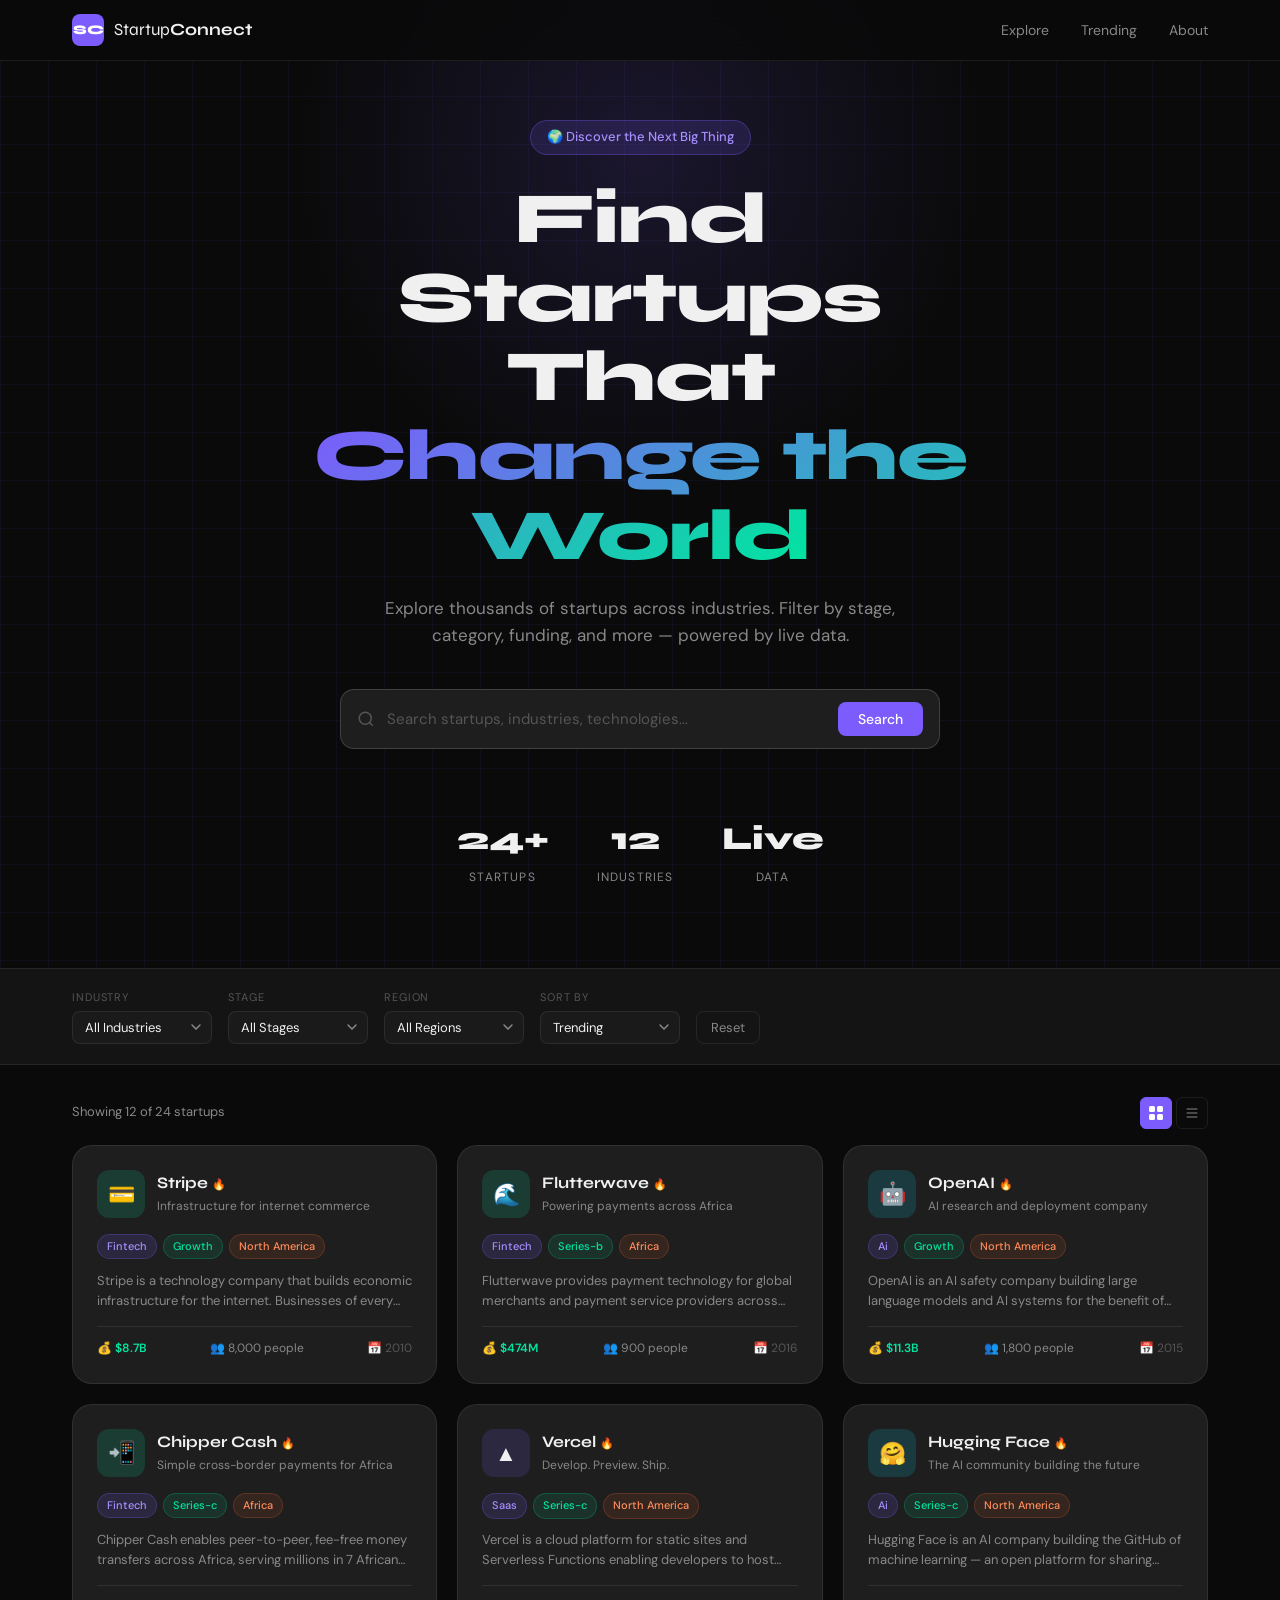
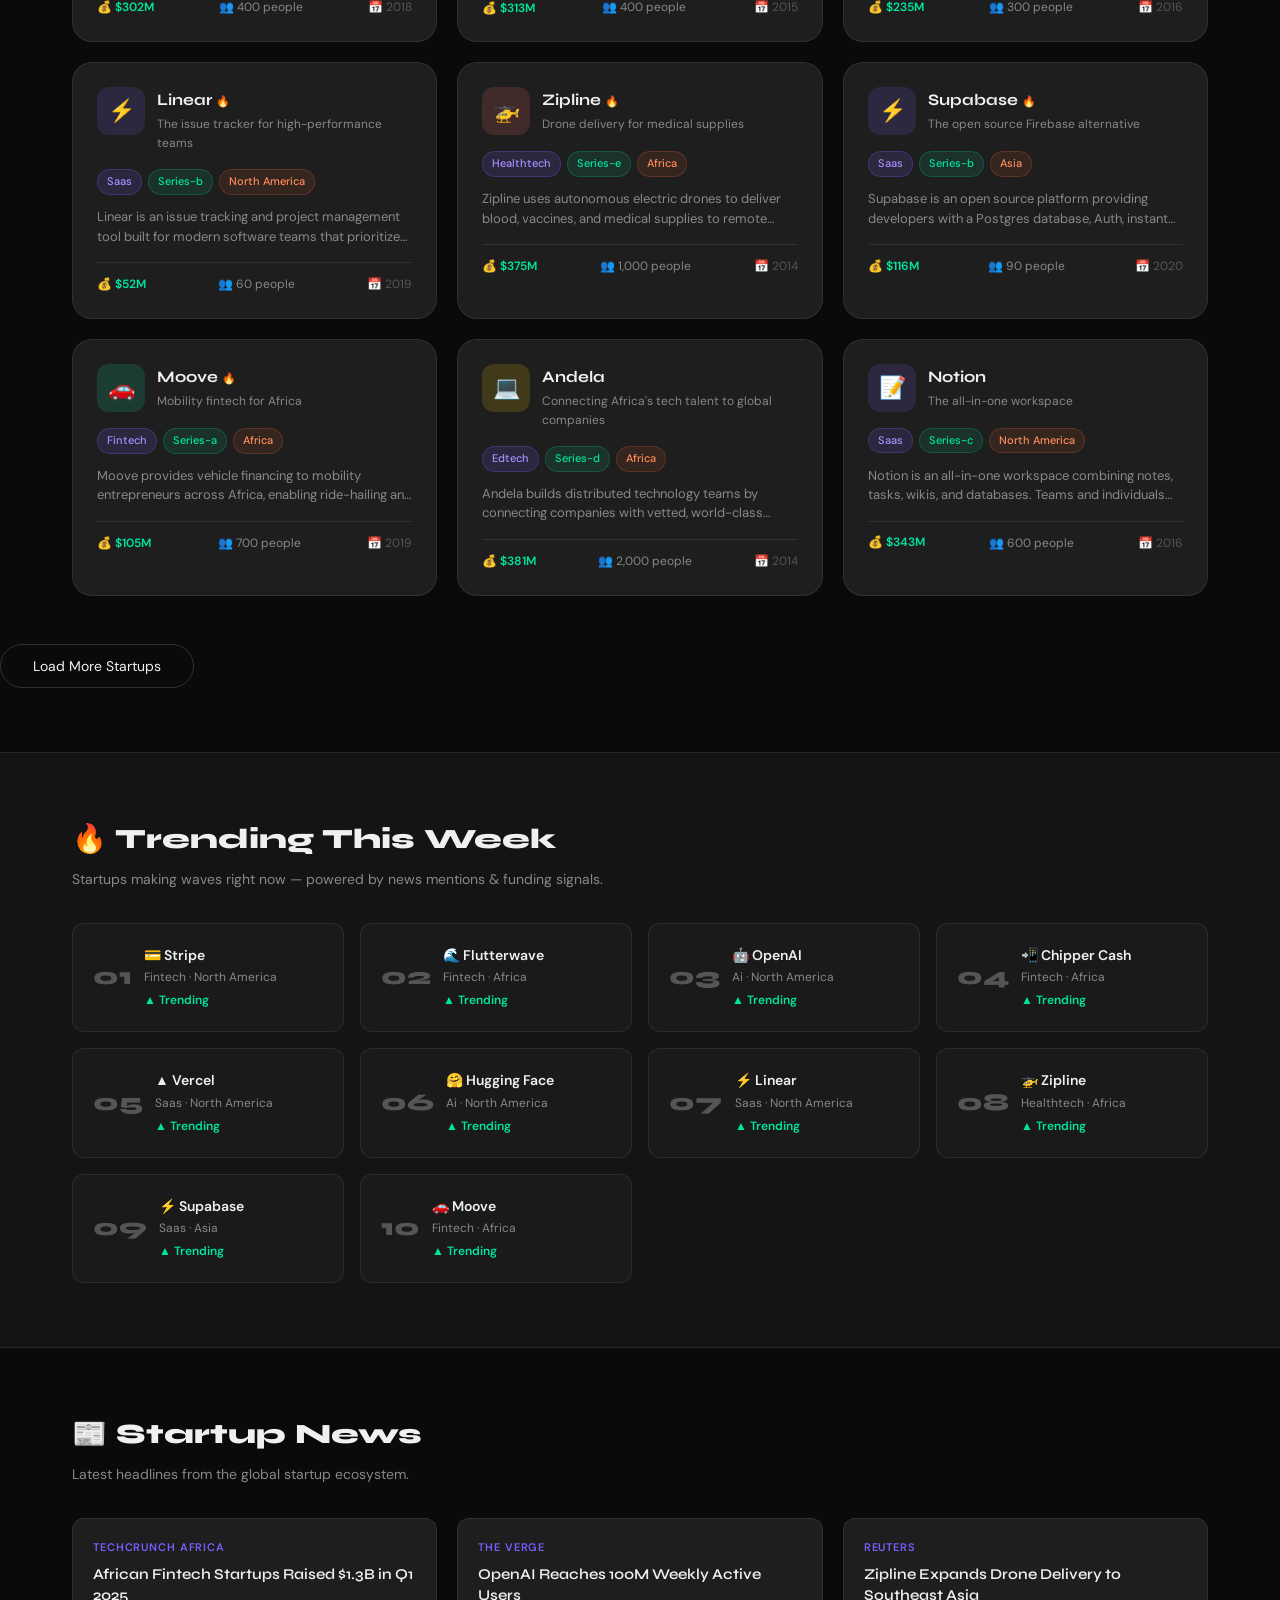
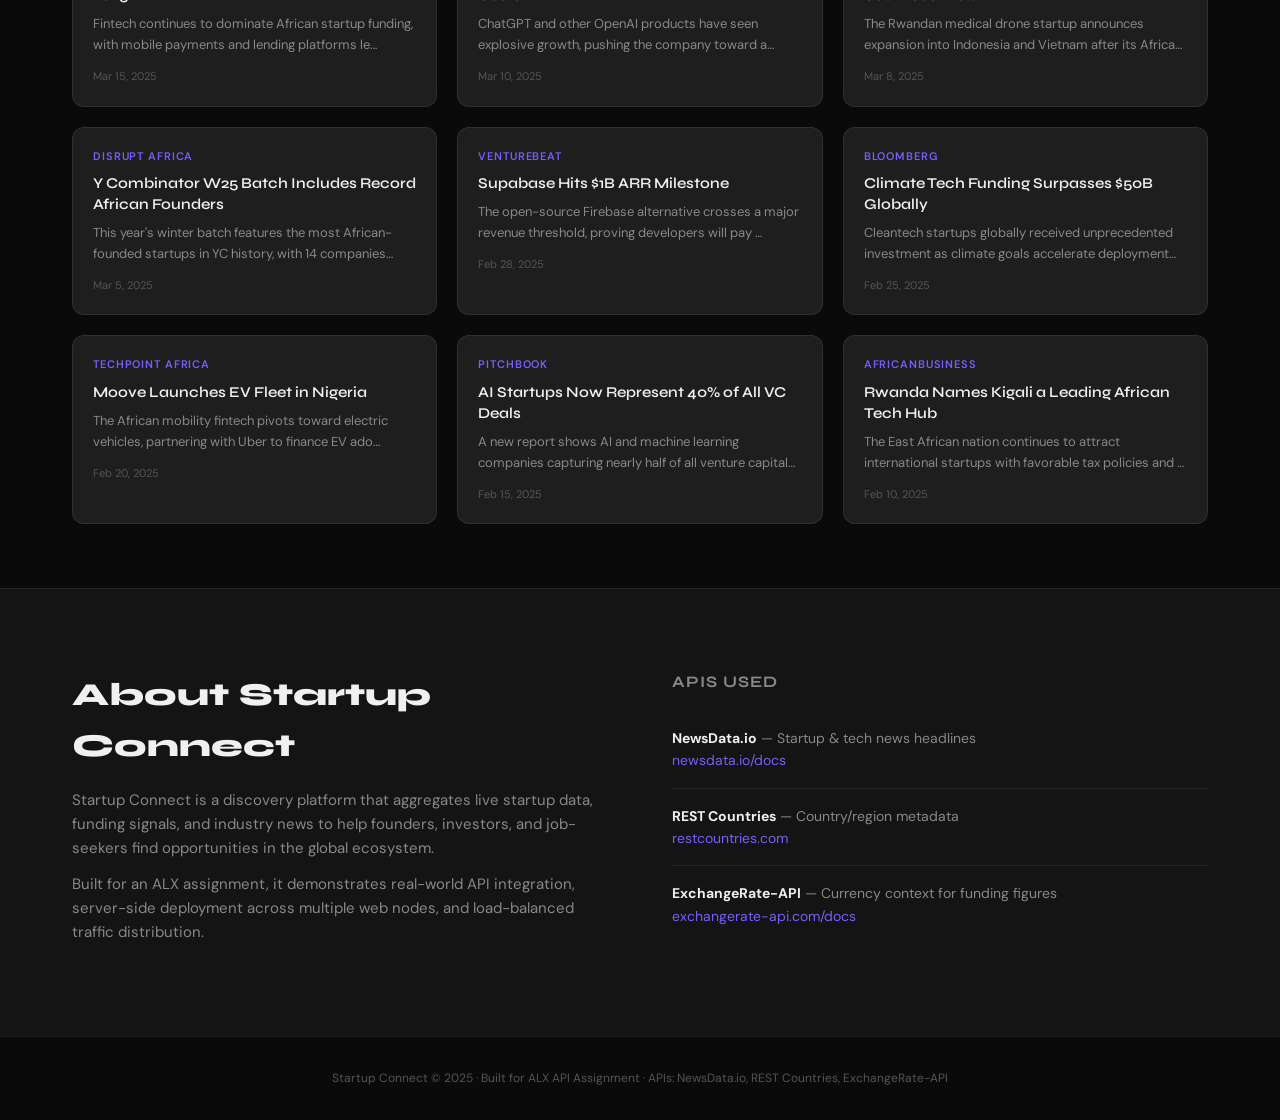
==== frontend/index.html @ 7cd3bdf8 "Configure Nginx app and load balancer with routing, caching, and add deployment script to automate s" ====
<!DOCTYPE html>
<html lang="en">
<head>
  <meta charset="UTF-8" />
  <meta name="viewport" content="width=device-width, initial-scale=1.0"/>
  <title>Startup Connect — Discover & Explore Startups</title>
  <link rel="stylesheet" href="style.css" />
  <link href="https://fonts.googleapis.com/css2?family=Syne:wght@400;600;700;800&family=DM+Sans:ital,wght@0,300;0,400;0,500;1,300&display=swap" rel="stylesheet"/>
</head>
<body>

  <!-- NAV -->
  <nav class="nav">
    <div class="nav-inner">
      <a class="logo" href="#">
        <span class="logo-mark">SC</span>
        <span>Startup<strong>Connect</strong></span>
      </a>
      <div class="nav-links">
        <a href="#explore">Explore</a>
        <a href="#trending">Trending</a>
        <a href="#about">About</a>
      </div>
    </div>
  </nav>

  <!-- HERO -->
  <header class="hero" id="hero">
    <div class="hero-bg-grid"></div>
    <div class="hero-content">
      <div class="hero-badge">🌍 Discover the Next Big Thing</div>
      <h1>Find Startups That<br/><em>Change the World</em></h1>
      <p class="hero-sub">Explore thousands of startups across industries. Filter by stage, category, funding, and more — powered by live data.</p>
      <div class="search-bar" id="main-search">
        <svg width="18" height="18" fill="none" stroke="currentColor" stroke-width="2" viewBox="0 0 24 24"><circle cx="11" cy="11" r="8"/><path d="M21 21l-4.35-4.35"/></svg>
        <input type="text" id="search-input" placeholder="Search startups, industries, technologies..." autocomplete="off"/>
        <button id="search-btn">Search</button>
      </div>
    </div>
    <div class="hero-stats">
      <div class="stat"><span class="stat-num" id="stat-total">—</span><span>Startups</span></div>
      <div class="stat"><span class="stat-num">12</span><span>Industries</span></div>
      <div class="stat"><span class="stat-num">Live</span><span>Data</span></div>
    </div>
  </header>

  <!-- FILTERS -->
  <section class="filters-section" id="explore">
    <div class="container">
      <div class="filters-bar">
        <div class="filter-group">
          <label>Industry</label>
          <select id="filter-industry">
            <option value="">All Industries</option>
            <option value="fintech">Fintech</option>
            <option value="healthtech">Healthtech</option>
            <option value="edtech">EdTech</option>
            <option value="saas">SaaS</option>
            <option value="ai">AI / ML</option>
            <option value="ecommerce">E-Commerce</option>
            <option value="cleantech">Cleantech</option>
            <option value="logistics">Logistics</option>
          </select>
        </div>
        <div class="filter-group">
          <label>Stage</label>
          <select id="filter-stage">
            <option value="">All Stages</option>
            <option value="idea">Idea</option>
            <option value="pre-seed">Pre-Seed</option>
            <option value="seed">Seed</option>
            <option value="series-a">Series A</option>
            <option value="series-b">Series B</option>
            <option value="growth">Growth</option>
          </select>
        </div>
        <div class="filter-group">
          <label>Region</label>
          <select id="filter-region">
            <option value="">All Regions</option>
            <option value="africa">Africa</option>
            <option value="north-america">North America</option>
            <option value="europe">Europe</option>
            <option value="asia">Asia</option>
            <option value="latam">Latin America</option>
          </select>
        </div>
        <div class="filter-group">
          <label>Sort By</label>
          <select id="filter-sort">
            <option value="trending">Trending</option>
            <option value="newest">Newest</option>
            <option value="funding">Most Funded</option>
            <option value="employees">Team Size</option>
            <option value="name">Name A–Z</option>
          </select>
        </div>
        <button class="reset-btn" id="reset-filters">Reset</button>
      </div>
    </div>
  </section>

  <!-- RESULTS COUNT -->
  <div class="container results-meta">
    <span id="results-count">Loading startups...</span>
    <div class="view-toggle">
      <button class="view-btn active" id="grid-view-btn" title="Grid view">
        <svg width="16" height="16" fill="currentColor" viewBox="0 0 16 16"><path d="M1 2.5A1.5 1.5 0 012.5 1h3A1.5 1.5 0 017 2.5v3A1.5 1.5 0 015.5 7h-3A1.5 1.5 0 011 5.5v-3zm8 0A1.5 1.5 0 0110.5 1h3A1.5 1.5 0 0115 2.5v3A1.5 1.5 0 0113.5 7h-3A1.5 1.5 0 019 5.5v-3zm-8 8A1.5 1.5 0 012.5 9h3A1.5 1.5 0 017 10.5v3A1.5 1.5 0 015.5 15h-3A1.5 1.5 0 011 13.5v-3zm8 0A1.5 1.5 0 0110.5 9h3a1.5 1.5 0 011.5 1.5v3a1.5 1.5 0 01-1.5 1.5h-3A1.5 1.5 0 019 13.5v-3z"/></svg>
      </button>
      <button class="view-btn" id="list-view-btn" title="List view">
        <svg width="16" height="16" fill="currentColor" viewBox="0 0 16 16"><path fill-rule="evenodd" d="M2.5 12a.5.5 0 01.5-.5h10a.5.5 0 010 1H3a.5.5 0 01-.5-.5zm0-4a.5.5 0 01.5-.5h10a.5.5 0 010 1H3a.5.5 0 01-.5-.5zm0-4a.5.5 0 01.5-.5h10a.5.5 0 010 1H3a.5.5 0 01-.5-.5z"/></svg>
      </button>
    </div>
  </div>

  <!-- STARTUP GRID -->
  <main class="container" id="startup-grid">
    <!-- cards injected by JS -->
  </main>

  <!-- LOAD MORE -->
  <div class="load-more-wrap">
    <button class="load-more-btn" id="load-more-btn">Load More Startups</button>
  </div>

  <!-- TRENDING SECTION -->
  <section class="trending-section" id="trending">
    <div class="container">
      <div class="section-header">
        <h2>🔥 Trending This Week</h2>
        <p>Startups making waves right now — powered by news mentions & funding signals.</p>
      </div>
      <div class="trending-grid" id="trending-grid">
        <!-- injected by JS -->
      </div>
    </div>
  </section>

  <!-- NEWS SECTION -->
  <section class="news-section" id="news-section">
    <div class="container">
      <div class="section-header">
        <h2>📰 Startup News</h2>
        <p>Latest headlines from the global startup ecosystem.</p>
      </div>
      <div class="news-grid" id="news-grid">
        <div class="loading-msg">Fetching latest news...</div>
      </div>
    </div>
  </section>

  <!-- ABOUT -->
  <section class="about-section" id="about">
    <div class="container about-inner">
      <div>
        <h2>About Startup Connect</h2>
        <p>Startup Connect is a discovery platform that aggregates live startup data, funding signals, and industry news to help founders, investors, and job-seekers find opportunities in the global ecosystem.</p>
        <p>Built for an ALX assignment, it demonstrates real-world API integration, server-side deployment across multiple web nodes, and load-balanced traffic distribution.</p>
      </div>
      <div class="about-apis">
        <h3>APIs Used</h3>
        <ul>
          <li>
            <strong>NewsData.io</strong> — Startup & tech news headlines<br/>
            <a href="https://newsdata.io/docs" target="_blank">newsdata.io/docs</a>
          </li>
          <li>
            <strong>REST Countries</strong> — Country/region metadata<br/>
            <a href="https://restcountries.com" target="_blank">restcountries.com</a>
          </li>
          <li>
            <strong>ExchangeRate-API</strong> — Currency context for funding figures<br/>
            <a href="https://www.exchangerate-api.com/docs" target="_blank">exchangerate-api.com/docs</a>
          </li>
        </ul>
      </div>
    </div>
  </section>

  <!-- MODAL -->
  <div class="modal-backdrop" id="modal-backdrop">
    <div class="modal" id="startup-modal">
      <button class="modal-close" id="modal-close">✕</button>
      <div class="modal-body" id="modal-body"></div>
    </div>
  </div>

  <!-- TOAST -->
  <div class="toast" id="toast"></div>

  <footer class="footer">
    <div class="container">
      <p>Startup Connect &copy; 2025 · Built for ALX API Assignment · APIs: NewsData.io, REST Countries, ExchangeRate-API</p>
    </div>
  </footer>

  <script src="app.js"></script>
</body>
</html>
---- frontend/style.css ----
/* ========================================
   STARTUP CONNECT — STYLESHEET
   Aesthetic: Bold editorial / modern VC
   Fonts: Syne (display) + DM Sans (body)
   ======================================== */

   *, *::before, *::after { box-sizing: border-box; margin: 0; padding: 0; }

   :root {
     --black: #0a0a0a;
     --off-black: #141414;
     --dark: #1a1a1a;
     --card-bg: #1e1e1e;
     --border: rgba(255,255,255,0.08);
     --border-strong: rgba(255,255,255,0.15);
     --accent: #7c5cfc;
     --accent-2: #00e5a0;
     --accent-warm: #ff6b35;
     --text: #f0f0f0;
     --text-muted: #888;
     --text-dim: #555;
     --radius: 12px;
     --radius-lg: 20px;
     --shadow: 0 4px 24px rgba(0,0,0,0.4);
     --font-display: 'Syne', sans-serif;
     --font-body: 'DM Sans', sans-serif;
     --transition: 0.2s ease;
   }
   
   html { scroll-behavior: smooth; }
   
   body {
     background: var(--black);
     color: var(--text);
     font-family: var(--font-body);
     font-size: 15px;
     line-height: 1.6;
     overflow-x: hidden;
   }
   
   /* ---- NAV ---- */
   .nav {
     position: fixed;
     top: 0; left: 0; right: 0;
     z-index: 100;
     background: rgba(10,10,10,0.85);
     backdrop-filter: blur(12px);
     border-bottom: 1px solid var(--border);
   }
   .nav-inner {
     max-width: 1200px;
     margin: 0 auto;
     padding: 0 2rem;
     height: 60px;
     display: flex;
     align-items: center;
     justify-content: space-between;
   }
   .logo {
     display: flex;
     align-items: center;
     gap: 10px;
     text-decoration: none;
     color: var(--text);
     font-family: var(--font-display);
     font-size: 17px;
   }
   .logo-mark {
     width: 32px; height: 32px;
     background: var(--accent);
     color: #fff;
     border-radius: 8px;
     display: flex; align-items: center; justify-content: center;
     font-weight: 800;
     font-size: 13px;
   }
   .nav-links { display: flex; gap: 2rem; }
   .nav-links a {
     color: var(--text-muted);
     text-decoration: none;
     font-size: 14px;
     transition: color var(--transition);
   }
   .nav-links a:hover { color: var(--text); }
   
   /* ---- HERO ---- */
   .hero {
     min-height: 100vh;
     display: flex;
     flex-direction: column;
     align-items: center;
     justify-content: center;
     text-align: center;
     padding: 120px 2rem 80px;
     position: relative;
     overflow: hidden;
   }
   .hero-bg-grid {
     position: absolute;
     inset: 0;
     background-image:
       linear-gradient(rgba(124,92,252,0.06) 1px, transparent 1px),
       linear-gradient(90deg, rgba(124,92,252,0.06) 1px, transparent 1px);
     background-size: 48px 48px;
     pointer-events: none;
   }
   .hero::before {
     content: '';
     position: absolute;
     top: -200px; left: 50%;
     transform: translateX(-50%);
     width: 700px; height: 700px;
     background: radial-gradient(circle, rgba(124,92,252,0.15) 0%, transparent 70%);
     pointer-events: none;
   }
   .hero-content { position: relative; max-width: 720px; }
   .hero-badge {
     display: inline-block;
     background: rgba(124,92,252,0.15);
     border: 1px solid rgba(124,92,252,0.3);
     color: #a88fff;
     padding: 6px 16px;
     border-radius: 100px;
     font-size: 13px;
     font-weight: 500;
     margin-bottom: 1.5rem;
     animation: fadeUp 0.6s ease forwards;
   }
   .hero h1 {
     font-family: var(--font-display);
     font-size: clamp(2.5rem, 6vw, 4.5rem);
     font-weight: 800;
     line-height: 1.1;
     letter-spacing: -0.02em;
     margin-bottom: 1.25rem;
     animation: fadeUp 0.7s ease 0.1s both;
   }
   .hero h1 em {
     font-style: normal;
     background: linear-gradient(135deg, var(--accent) 0%, var(--accent-2) 100%);
     -webkit-background-clip: text;
     -webkit-text-fill-color: transparent;
     background-clip: text;
   }
   .hero-sub {
     font-size: 17px;
     color: var(--text-muted);
     max-width: 520px;
     margin: 0 auto 2.5rem;
     animation: fadeUp 0.7s ease 0.2s both;
   }
   
   /* ---- SEARCH BAR ---- */
   .search-bar {
     display: flex;
     align-items: center;
     gap: 12px;
     background: var(--card-bg);
     border: 1px solid var(--border-strong);
     border-radius: 14px;
     padding: 12px 16px;
     max-width: 600px;
     margin: 0 auto;
     animation: fadeUp 0.7s ease 0.3s both;
     transition: border-color var(--transition), box-shadow var(--transition);
   }
   .search-bar:focus-within {
     border-color: var(--accent);
     box-shadow: 0 0 0 3px rgba(124,92,252,0.15);
   }
   .search-bar svg { color: var(--text-dim); flex-shrink: 0; }
   .search-bar input {
     flex: 1;
     background: none;
     border: none;
     outline: none;
     color: var(--text);
     font-family: var(--font-body);
     font-size: 15px;
   }
   .search-bar input::placeholder { color: var(--text-dim); }
   .search-bar button {
     background: var(--accent);
     color: #fff;
     border: none;
     border-radius: 8px;
     padding: 8px 20px;
     font-family: var(--font-body);
     font-size: 14px;
     font-weight: 500;
     cursor: pointer;
     transition: opacity var(--transition), transform var(--transition);
   }
   .search-bar button:hover { opacity: 0.85; transform: translateY(-1px); }
   
   /* ---- HERO STATS ---- */
   .hero-stats {
     position: relative;
     display: flex;
     gap: 3rem;
     margin-top: 4rem;
     animation: fadeUp 0.7s ease 0.4s both;
   }
   .stat { text-align: center; }
   .stat-num {
     display: block;
     font-family: var(--font-display);
     font-size: 2rem;
     font-weight: 800;
     color: var(--text);
   }
   .stat span:last-child { font-size: 12px; color: var(--text-muted); text-transform: uppercase; letter-spacing: 0.1em; }
   
   /* ---- CONTAINER ---- */
   .container {
     max-width: 1200px;
     margin: 0 auto;
     padding: 0 2rem;
   }
   
   /* ---- FILTERS ---- */
   .filters-section {
     background: var(--off-black);
     border-top: 1px solid var(--border);
     border-bottom: 1px solid var(--border);
     padding: 1.25rem 0;
     position: sticky;
     top: 60px;
     z-index: 50;
   }
   .filters-bar {
     display: flex;
     gap: 1rem;
     align-items: flex-end;
     flex-wrap: wrap;
   }
   .filter-group { display: flex; flex-direction: column; gap: 4px; }
   .filter-group label { font-size: 11px; color: var(--text-dim); text-transform: uppercase; letter-spacing: 0.08em; }
   .filter-group select {
     background: var(--dark);
     color: var(--text);
     border: 1px solid var(--border);
     border-radius: 8px;
     padding: 7px 12px;
     font-family: var(--font-body);
     font-size: 13px;
     cursor: pointer;
     appearance: none;
     -webkit-appearance: none;
     padding-right: 28px;
     background-image: url("data:image/svg+xml,%3Csvg xmlns='http://www.w3.org/2000/svg' width='10' height='6' fill='none'%3E%3Cpath d='M1 1l4 4 4-4' stroke='%23888' stroke-width='1.5' stroke-linecap='round'/%3E%3C/svg%3E");
     background-repeat: no-repeat;
     background-position: right 10px center;
     min-width: 140px;
     transition: border-color var(--transition);
   }
   .filter-group select:focus { outline: none; border-color: var(--accent); }
   .reset-btn {
     background: transparent;
     border: 1px solid var(--border);
     color: var(--text-muted);
     border-radius: 8px;
     padding: 7px 14px;
     font-family: var(--font-body);
     font-size: 13px;
     cursor: pointer;
     transition: border-color var(--transition), color var(--transition);
     margin-bottom: 0;
     align-self: flex-end;
   }
   .reset-btn:hover { border-color: var(--accent); color: var(--accent); }
   
   /* ---- RESULTS META ---- */
   .results-meta {
     display: flex;
     justify-content: space-between;
     align-items: center;
     padding-top: 2rem;
     padding-bottom: 1rem;
     color: var(--text-muted);
     font-size: 13px;
   }
   .view-toggle { display: flex; gap: 4px; }
   .view-btn {
     background: none;
     border: 1px solid var(--border);
     color: var(--text-muted);
     border-radius: 6px;
     width: 32px; height: 32px;
     display: flex; align-items: center; justify-content: center;
     cursor: pointer;
     transition: all var(--transition);
   }
   .view-btn.active, .view-btn:hover { background: var(--accent); border-color: var(--accent); color: #fff; }
   
   /* ---- STARTUP GRID ---- */
   #startup-grid {
     display: grid;
     grid-template-columns: repeat(auto-fill, minmax(300px, 1fr));
     gap: 1.25rem;
     padding-bottom: 3rem;
   }
   #startup-grid.list-view {
     grid-template-columns: 1fr;
   }
   
   /* ---- STARTUP CARD ---- */
   .startup-card {
     background: var(--card-bg);
     border: 1px solid var(--border);
     border-radius: var(--radius-lg);
     padding: 1.5rem;
     cursor: pointer;
     transition: transform var(--transition), border-color var(--transition), box-shadow var(--transition);
     animation: fadeUp 0.4s ease both;
   }
   .startup-card:hover {
     transform: translateY(-4px);
     border-color: var(--border-strong);
     box-shadow: var(--shadow);
   }
   .card-header {
     display: flex;
     align-items: flex-start;
     gap: 12px;
     margin-bottom: 1rem;
   }
   .card-logo {
     width: 48px; height: 48px;
     border-radius: 12px;
     display: flex; align-items: center; justify-content: center;
     font-size: 22px;
     flex-shrink: 0;
   }
   .card-title { flex: 1; }
   .card-title h3 {
     font-family: var(--font-display);
     font-size: 16px;
     font-weight: 700;
     margin-bottom: 2px;
   }
   .card-title .card-tagline { font-size: 12px; color: var(--text-muted); }
   
   .card-badges {
     display: flex;
     gap: 6px;
     flex-wrap: wrap;
     margin-bottom: 0.75rem;
   }
   .badge {
     font-size: 11px;
     padding: 3px 9px;
     border-radius: 100px;
     font-weight: 500;
     white-space: nowrap;
   }
   .badge-industry { background: rgba(124,92,252,0.15); color: #a88fff; border: 1px solid rgba(124,92,252,0.25); }
   .badge-stage { background: rgba(0,229,160,0.1); color: #00e5a0; border: 1px solid rgba(0,229,160,0.2); }
   .badge-region { background: rgba(255,107,53,0.1); color: #ff8c5a; border: 1px solid rgba(255,107,53,0.2); }
   
   .card-desc {
     font-size: 13px;
     color: var(--text-muted);
     line-height: 1.5;
     margin-bottom: 1rem;
     display: -webkit-box;
     -webkit-line-clamp: 2;
     -webkit-box-orient: vertical;
     overflow: hidden;
   }
   .card-meta {
     display: flex;
     justify-content: space-between;
     font-size: 12px;
     color: var(--text-dim);
     border-top: 1px solid var(--border);
     padding-top: 0.75rem;
   }
   .card-meta .funding { color: var(--accent-2); font-weight: 600; }
   .card-meta .employees { color: var(--text-muted); }
   
   /* list view card override */
   #startup-grid.list-view .startup-card {
     display: flex;
     align-items: center;
     gap: 1.5rem;
     padding: 1rem 1.5rem;
   }
   #startup-grid.list-view .card-logo { width: 40px; height: 40px; border-radius: 10px; font-size: 18px; }
   #startup-grid.list-view .card-header { margin-bottom: 0; flex: 1; }
   #startup-grid.list-view .card-badges { margin-bottom: 0; flex-shrink: 0; }
   #startup-grid.list-view .card-desc { display: none; }
   #startup-grid.list-view .card-meta { border: none; padding: 0; flex-shrink: 0; flex-direction: column; align-items: flex-end; gap: 2px; }
   
   /* ---- LOAD MORE ---- */
   .load-more-wrap {
     text-align: center;
     padding: 0 0 4rem;
   }
   .load-more-btn {
     background: transparent;
     border: 1px solid var(--border-strong);
     color: var(--text);
     padding: 12px 32px;
     border-radius: 100px;
     font-family: var(--font-body);
     font-size: 14px;
     cursor: pointer;
     transition: all var(--transition);
   }
   .load-more-btn:hover { border-color: var(--accent); color: var(--accent); }
   .load-more-btn:disabled { opacity: 0.4; cursor: not-allowed; }
   
   /* ---- SECTION HEADER ---- */
   .section-header {
     margin-bottom: 2rem;
   }
   .section-header h2 {
     font-family: var(--font-display);
     font-size: 1.75rem;
     font-weight: 800;
     margin-bottom: 0.4rem;
   }
   .section-header p { color: var(--text-muted); font-size: 14px; }
   
   /* ---- TRENDING ---- */
   .trending-section {
     background: var(--off-black);
     border-top: 1px solid var(--border);
     border-bottom: 1px solid var(--border);
     padding: 4rem 0;
   }
   .trending-grid {
     display: grid;
     grid-template-columns: repeat(auto-fill, minmax(220px, 1fr));
     gap: 1rem;
   }
   .trending-card {
     background: var(--dark);
     border: 1px solid var(--border);
     border-radius: var(--radius);
     padding: 1.25rem;
     display: flex;
     align-items: center;
     gap: 12px;
     transition: border-color var(--transition);
   }
   .trending-card:hover { border-color: var(--accent); }
   .trending-rank {
     font-family: var(--font-display);
     font-size: 1.5rem;
     font-weight: 800;
     color: var(--text-dim);
     min-width: 30px;
   }
   .trending-info h4 { font-size: 14px; font-weight: 600; margin-bottom: 2px; }
   .trending-info p { font-size: 12px; color: var(--text-muted); }
   .trending-change { font-size: 12px; color: var(--accent-2); font-weight: 600; }
   
   /* ---- NEWS ---- */
   .news-section { padding: 4rem 0; }
   .news-grid {
     display: grid;
     grid-template-columns: repeat(auto-fill, minmax(320px, 1fr));
     gap: 1.25rem;
   }
   .news-card {
     background: var(--card-bg);
     border: 1px solid var(--border);
     border-radius: var(--radius);
     padding: 1.25rem;
     text-decoration: none;
     color: inherit;
     transition: border-color var(--transition), transform var(--transition);
     display: block;
   }
   .news-card:hover { border-color: var(--accent); transform: translateY(-2px); }
   .news-source {
     font-size: 11px;
     color: var(--accent);
     text-transform: uppercase;
     letter-spacing: 0.08em;
     margin-bottom: 0.5rem;
     font-weight: 600;
   }
   .news-title {
     font-family: var(--font-display);
     font-size: 15px;
     font-weight: 600;
     line-height: 1.4;
     margin-bottom: 0.5rem;
   }
   .news-desc { font-size: 13px; color: var(--text-muted); display: -webkit-box; -webkit-line-clamp: 2; -webkit-box-orient: vertical; overflow: hidden; margin-bottom: 0.75rem; }
   .news-date { font-size: 11px; color: var(--text-dim); }
   .loading-msg { color: var(--text-muted); font-size: 14px; text-align: center; padding: 2rem; grid-column: 1/-1; }
   .error-msg { color: #ff6b6b; font-size: 13px; text-align: center; padding: 1rem; grid-column: 1/-1; }
   
   /* ---- ABOUT ---- */
   .about-section {
     background: var(--off-black);
     border-top: 1px solid var(--border);
     padding: 5rem 0;
   }
   .about-inner {
     display: grid;
     grid-template-columns: 1fr 1fr;
     gap: 4rem;
     align-items: start;
   }
   .about-inner h2 {
     font-family: var(--font-display);
     font-size: 2rem;
     font-weight: 800;
     margin-bottom: 1rem;
   }
   .about-inner p { color: var(--text-muted); margin-bottom: 0.75rem; font-size: 15px; }
   .about-apis h3 { font-family: var(--font-display); font-size: 1rem; font-weight: 700; margin-bottom: 1rem; color: var(--text-muted); text-transform: uppercase; letter-spacing: 0.06em; }
   .about-apis ul { list-style: none; }
   .about-apis li { padding: 1rem 0; border-bottom: 1px solid var(--border); font-size: 14px; color: var(--text-muted); }
   .about-apis li:last-child { border-bottom: none; }
   .about-apis li strong { color: var(--text); }
   .about-apis a { color: var(--accent); text-decoration: none; }
   
   /* ---- MODAL ---- */
   .modal-backdrop {
     position: fixed; inset: 0;
     background: rgba(0,0,0,0.8);
     backdrop-filter: blur(6px);
     z-index: 200;
     display: none;
     align-items: center;
     justify-content: center;
     padding: 2rem;
   }
   .modal-backdrop.open { display: flex; }
   .modal {
     background: var(--dark);
     border: 1px solid var(--border-strong);
     border-radius: var(--radius-lg);
     max-width: 560px;
     width: 100%;
     max-height: 85vh;
     overflow-y: auto;
     padding: 2rem;
     position: relative;
     animation: scaleIn 0.25s ease;
   }
   .modal-close {
     position: absolute;
     top: 1rem; right: 1rem;
     background: var(--border);
     border: none;
     color: var(--text-muted);
     width: 32px; height: 32px;
     border-radius: 50%;
     cursor: pointer;
     font-size: 14px;
     transition: background var(--transition), color var(--transition);
   }
   .modal-close:hover { background: rgba(255,255,255,0.1); color: var(--text); }
   .modal-logo { font-size: 3rem; margin-bottom: 1rem; }
   .modal h2 {
     font-family: var(--font-display);
     font-size: 1.5rem;
     font-weight: 800;
     margin-bottom: 0.25rem;
   }
   .modal-tagline { color: var(--text-muted); font-size: 14px; margin-bottom: 1.25rem; }
   .modal-badges { display: flex; gap: 6px; flex-wrap: wrap; margin-bottom: 1.25rem; }
   .modal-desc { color: var(--text-muted); font-size: 14px; line-height: 1.65; margin-bottom: 1.5rem; }
   .modal-stats {
     display: grid;
     grid-template-columns: repeat(3, 1fr);
     gap: 1rem;
     background: var(--card-bg);
     border-radius: var(--radius);
     padding: 1.25rem;
     margin-bottom: 1.5rem;
   }
   .modal-stat-item { text-align: center; }
   .modal-stat-item .val { font-family: var(--font-display); font-size: 1.25rem; font-weight: 800; }
   .modal-stat-item .lbl { font-size: 11px; color: var(--text-dim); text-transform: uppercase; letter-spacing: 0.06em; }
   .modal-founders { font-size: 13px; color: var(--text-muted); margin-bottom: 1rem; }
   .modal-founders span { color: var(--text); }
   .modal-website {
     display: inline-block;
     background: var(--accent);
     color: #fff;
     padding: 10px 24px;
     border-radius: 8px;
     text-decoration: none;
     font-size: 14px;
     font-weight: 500;
     transition: opacity var(--transition);
   }
   .modal-website:hover { opacity: 0.85; }
   
   /* ---- TOAST ---- */
   .toast {
     position: fixed;
     bottom: 2rem; right: 2rem;
     background: var(--dark);
     border: 1px solid var(--border-strong);
     color: var(--text);
     padding: 12px 20px;
     border-radius: 10px;
     font-size: 14px;
     opacity: 0;
     transform: translateY(8px);
     pointer-events: none;
     transition: all 0.3s ease;
     z-index: 300;
   }
   .toast.show { opacity: 1; transform: translateY(0); }
   
   /* ---- FOOTER ---- */
   .footer {
     padding: 2rem 0;
     border-top: 1px solid var(--border);
     text-align: center;
     color: var(--text-dim);
     font-size: 12px;
   }
   
   /* ---- ANIMATIONS ---- */
   @keyframes fadeUp {
     from { opacity: 0; transform: translateY(16px); }
     to { opacity: 1; transform: translateY(0); }
   }
   @keyframes scaleIn {
     from { opacity: 0; transform: scale(0.95); }
     to { opacity: 1; transform: scale(1); }
   }
   

   .empty-state {
     grid-column: 1/-1;
     text-align: center;
     padding: 4rem 2rem;
     color: var(--text-muted);
   }
   .empty-state p:first-child { font-size: 2rem; margin-bottom: 0.5rem; }
   
   
   .skeleton {
     background: linear-gradient(90deg, var(--dark) 25%, var(--card-bg) 50%, var(--dark) 75%);
     background-size: 200% 100%;
     animation: shimmer 1.5s infinite;
     border-radius: 8px;
   }
   @keyframes shimmer {
     0% { background-position: 200% 0; }
     100% { background-position: -200% 0; }
   }
   .skeleton-card {
     background: var(--card-bg);
     border: 1px solid var(--border);
     border-radius: var(--radius-lg);
     padding: 1.5rem;
   }
   .skeleton-line { height: 14px; margin-bottom: 8px; }
   .skeleton-title { width: 60%; height: 18px; }
   .skeleton-sub { width: 40%; height: 12px; }
   .skeleton-para { width: 100%; height: 12px; }
   .skeleton-para-short { width: 75%; height: 12px; }
   
 
   @media (max-width: 768px) {
     .hero h1 { font-size: 2.25rem; }
     .hero-stats { gap: 2rem; }
     .filters-bar { gap: 0.75rem; }
     .filter-group select { min-width: 110px; }
     .about-inner { grid-template-columns: 1fr; gap: 2rem; }
     .modal-stats { grid-template-columns: 1fr 1fr; }
     .nav-links { display: none; }
   }
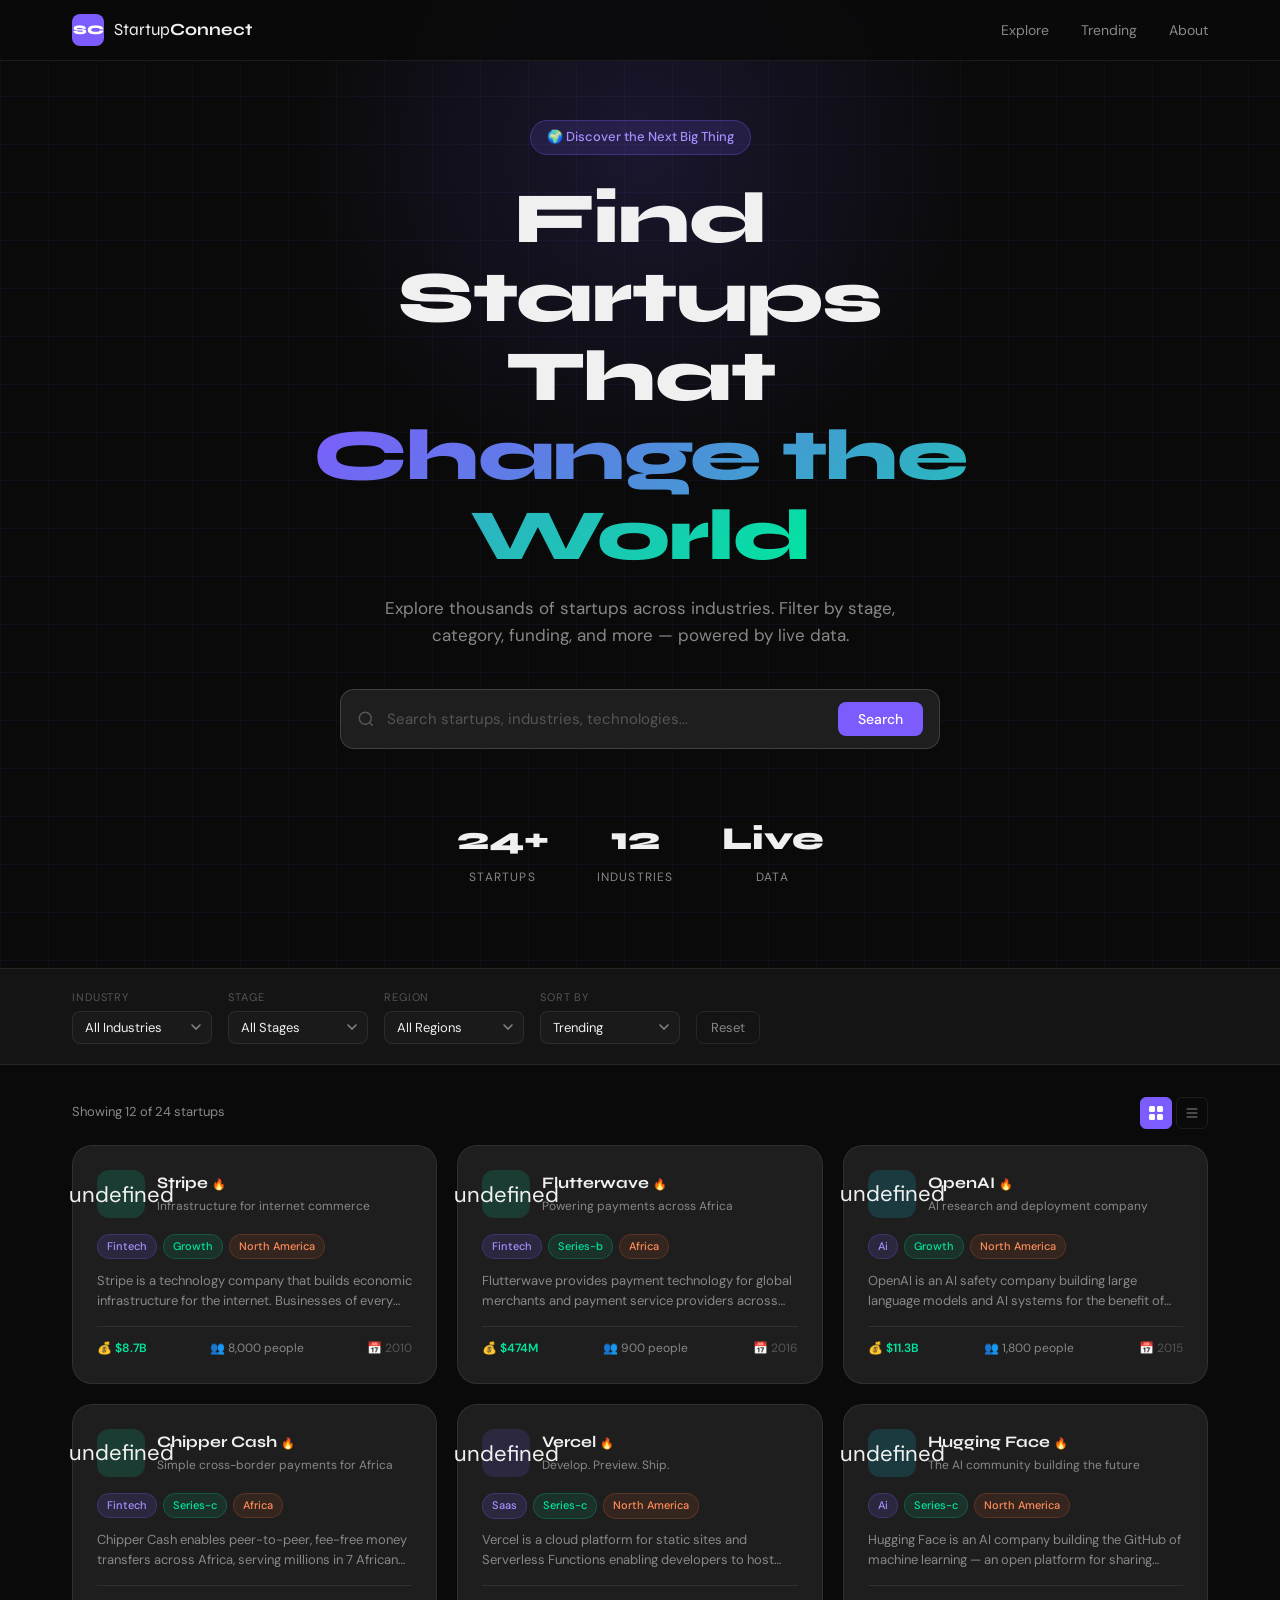
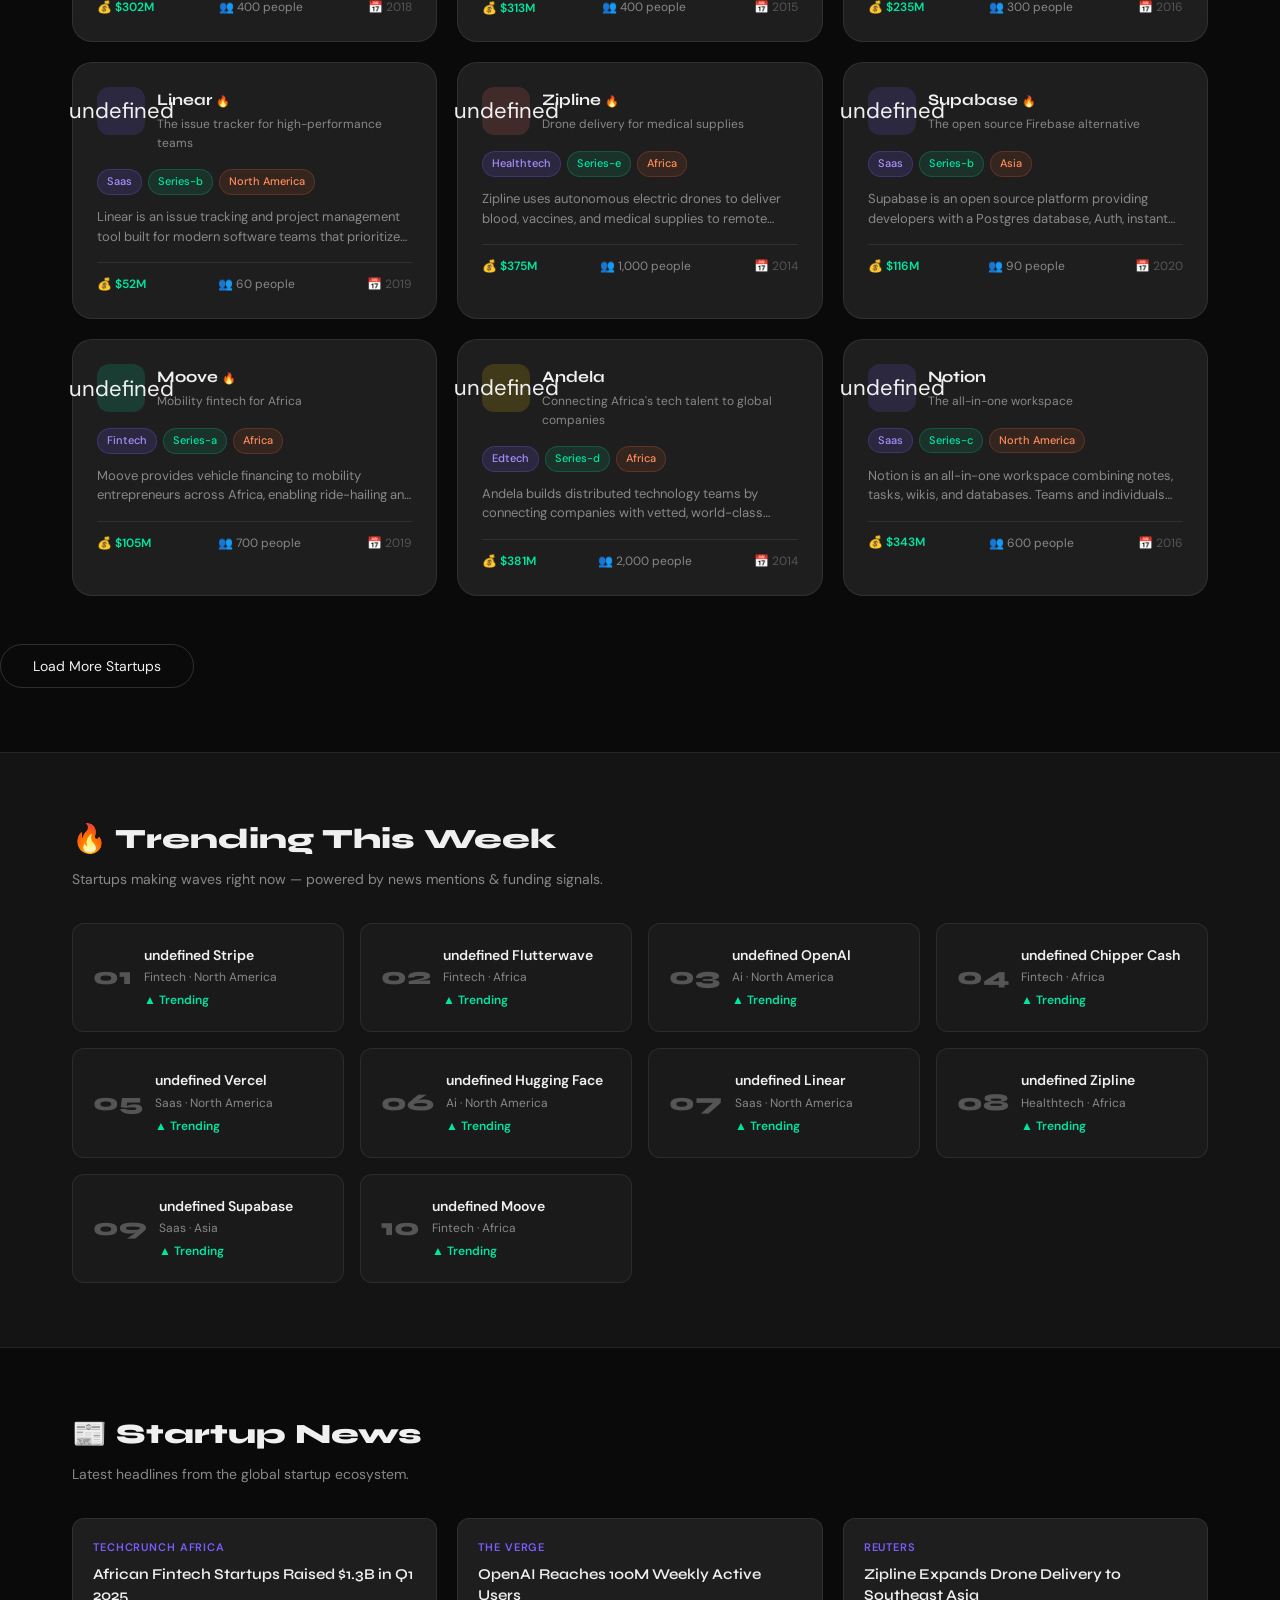
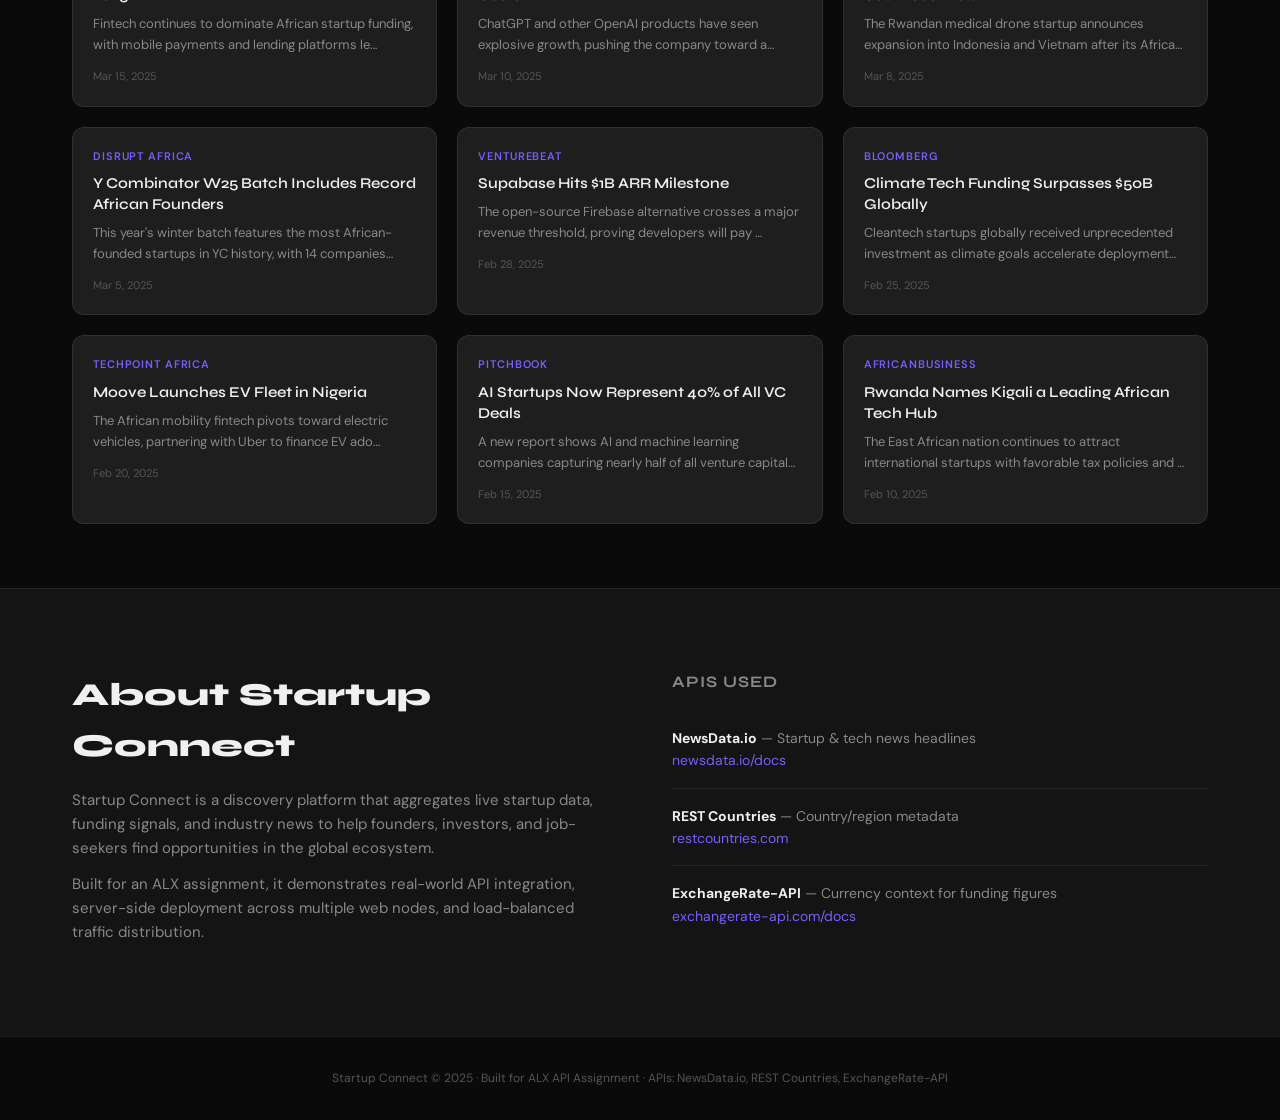
==== commit efa81f71: "feat(frontend): update HTML structure with new sections, semantic elements, and improved accessibili" ====
--- a/frontend/index.html
+++ b/frontend/index.html
@@ -9,7 +9,6 @@
 </head>
 <body>
 
-  <!-- NAV -->
   <nav class="nav">
     <div class="nav-inner">
       <a class="logo" href="#">
@@ -24,7 +23,6 @@
     </div>
   </nav>
 
-  <!-- HERO -->
   <header class="hero" id="hero">
     <div class="hero-bg-grid"></div>
     <div class="hero-content">
@@ -44,7 +42,6 @@
     </div>
   </header>
 
-  <!-- FILTERS -->
   <section class="filters-section" id="explore">
     <div class="container">
       <div class="filters-bar">
@@ -100,7 +97,6 @@
     </div>
   </section>
 
-  <!-- RESULTS COUNT -->
   <div class="container results-meta">
     <span id="results-count">Loading startups...</span>
     <div class="view-toggle">
@@ -113,17 +109,13 @@
     </div>
   </div>
 
-  <!-- STARTUP GRID -->
   <main class="container" id="startup-grid">
-    <!-- cards injected by JS -->
   </main>
 
-  <!-- LOAD MORE -->
   <div class="load-more-wrap">
     <button class="load-more-btn" id="load-more-btn">Load More Startups</button>
   </div>
 
-  <!-- TRENDING SECTION -->
   <section class="trending-section" id="trending">
     <div class="container">
       <div class="section-header">
@@ -131,12 +123,11 @@
         <p>Startups making waves right now — powered by news mentions & funding signals.</p>
       </div>
       <div class="trending-grid" id="trending-grid">
-        <!-- injected by JS -->
+      
       </div>
     </div>
   </section>
 
-  <!-- NEWS SECTION -->
   <section class="news-section" id="news-section">
     <div class="container">
       <div class="section-header">
@@ -149,7 +140,6 @@
     </div>
   </section>
 
-  <!-- ABOUT -->
   <section class="about-section" id="about">
     <div class="container about-inner">
       <div>
@@ -177,7 +167,7 @@
     </div>
   </section>
 
-  <!-- MODAL -->
+
   <div class="modal-backdrop" id="modal-backdrop">
     <div class="modal" id="startup-modal">
       <button class="modal-close" id="modal-close">✕</button>
@@ -185,7 +175,6 @@
     </div>
   </div>
 
-  <!-- TOAST -->
   <div class="toast" id="toast"></div>
 
   <footer class="footer">
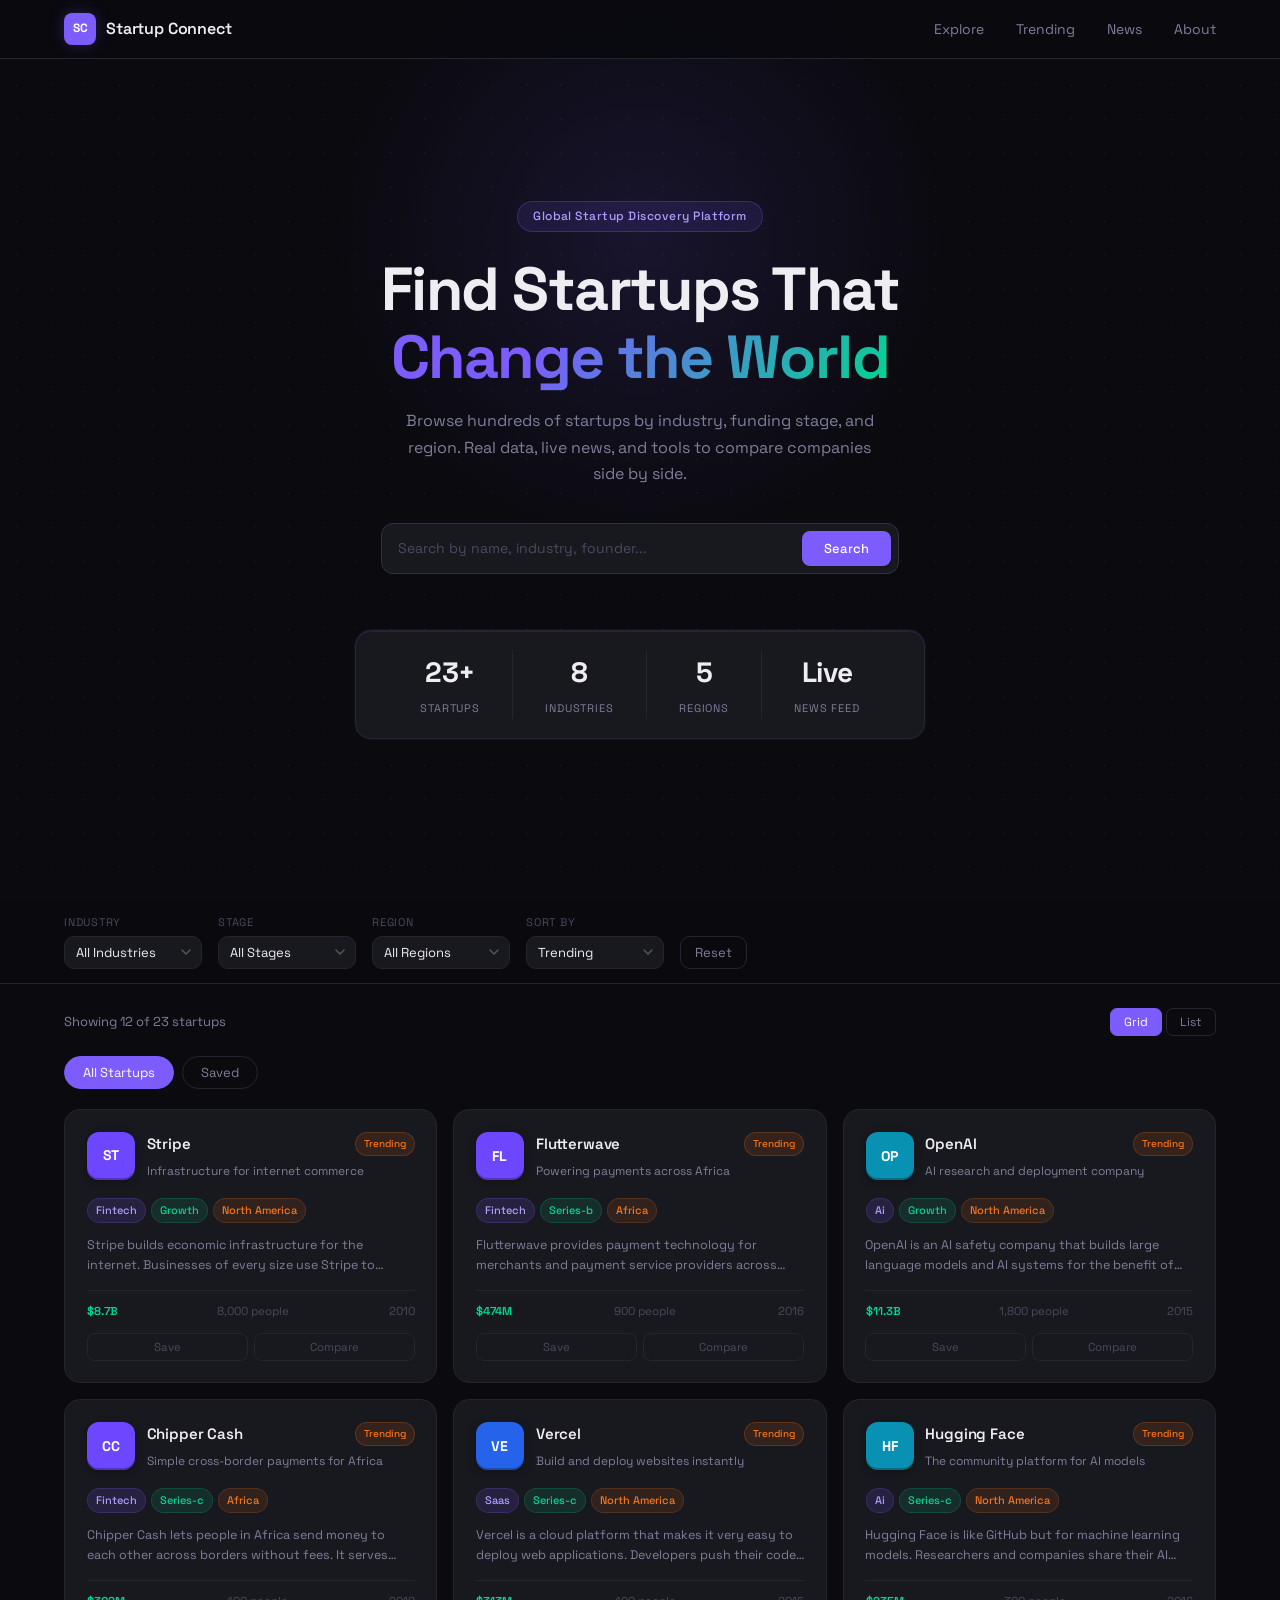
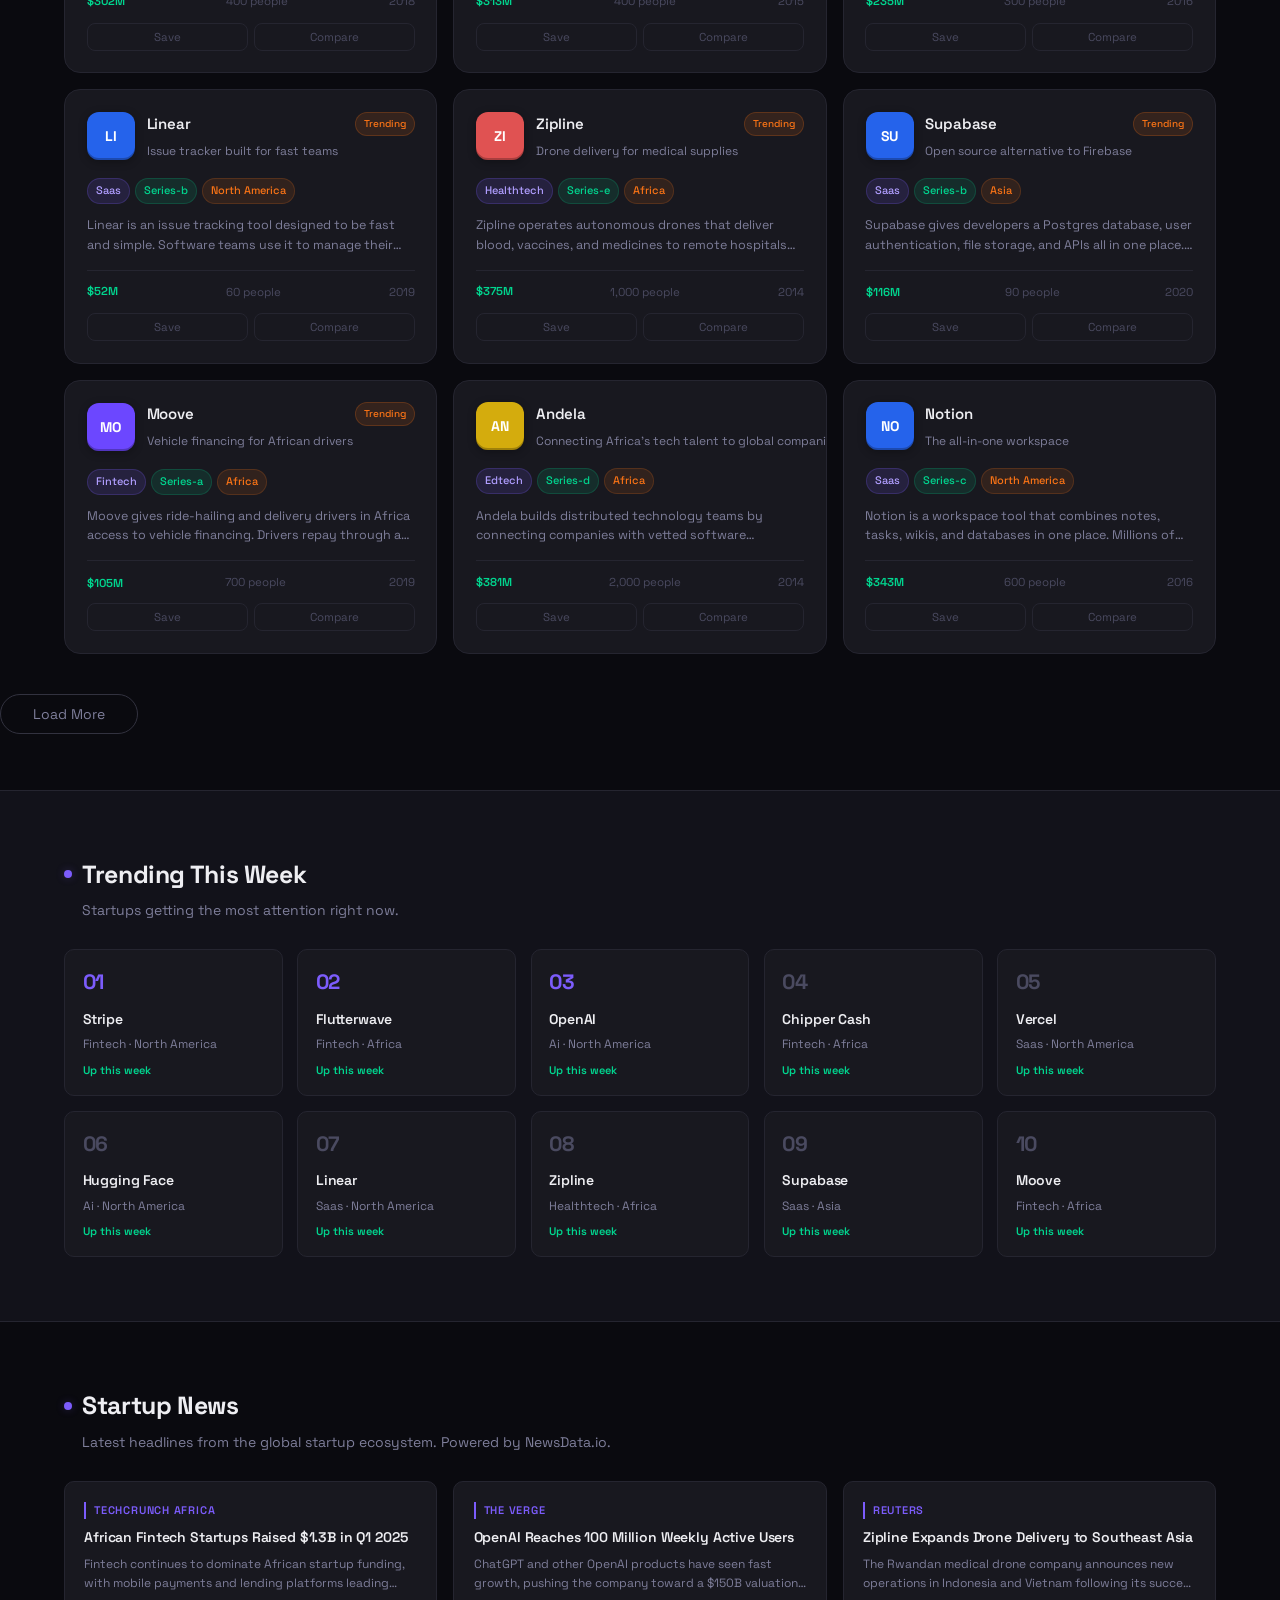
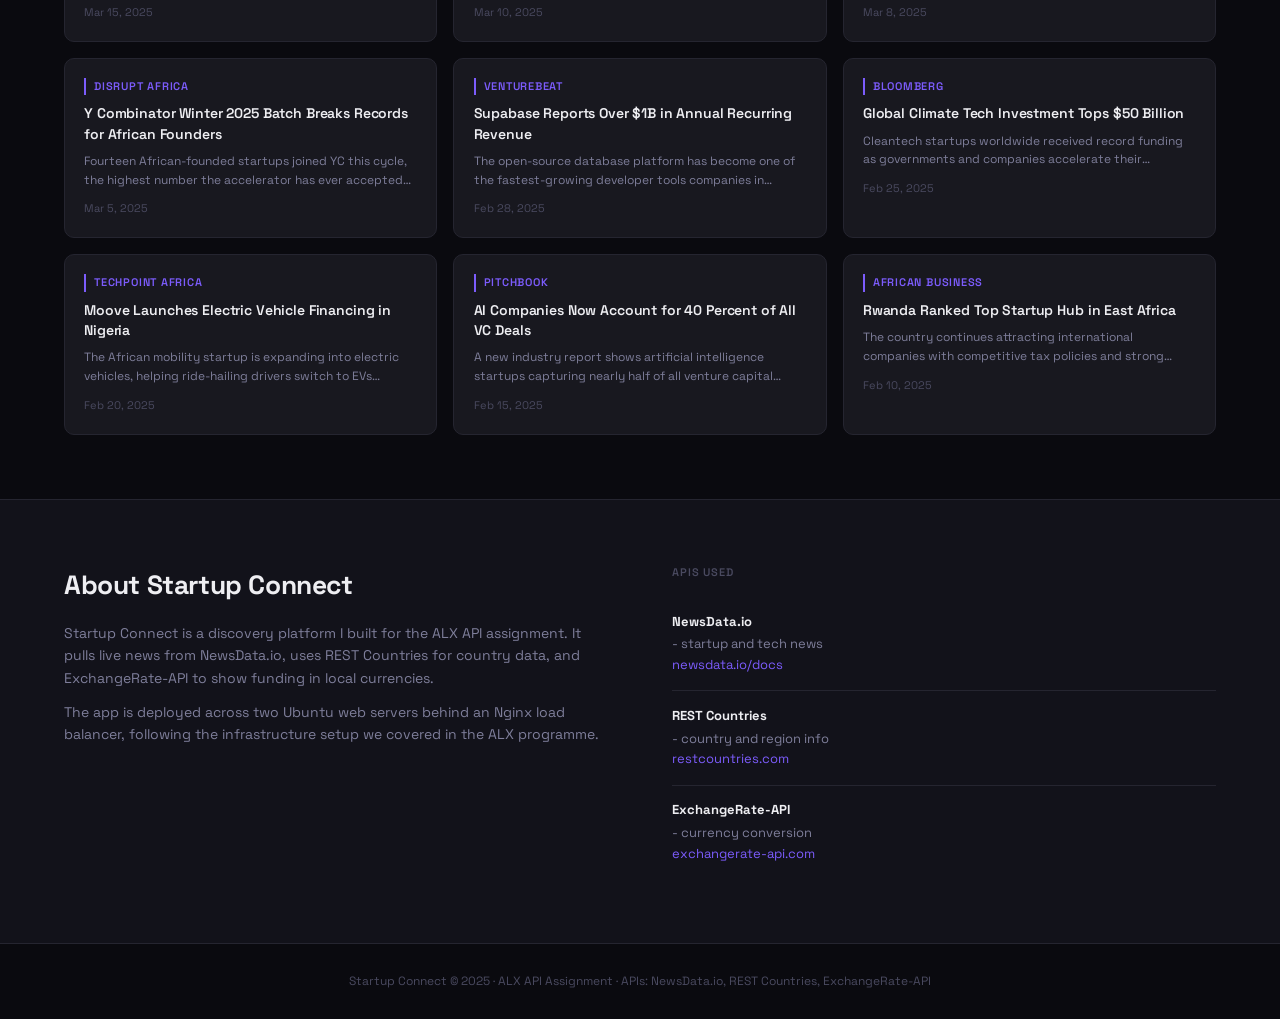
==== commit dbaebcd0: "Discovery platform with search, filters, save, compare, live news (NewsData.io) and currency convers" ====
--- a/frontend/index.html
+++ b/frontend/index.html
@@ -2,51 +2,85 @@
 <html lang="en">
 <head>
   <meta charset="UTF-8" />
-  <meta name="viewport" content="width=device-width, initial-scale=1.0"/>
-  <title>Startup Connect — Discover & Explore Startups</title>
+  <meta name="viewport" content="width=device-width, initial-scale=1.0" />
+  <title>Startup Connect</title>
   <link rel="stylesheet" href="style.css" />
-  <link href="https://fonts.googleapis.com/css2?family=Syne:wght@400;600;700;800&family=DM+Sans:ital,wght@0,300;0,400;0,500;1,300&display=swap" rel="stylesheet"/>
+  <link href="https://fonts.googleapis.com/css2?family=Space+Grotesk:wght@300;400;500;600;700&display=swap" rel="stylesheet" />
 </head>
 <body>
 
-  <nav class="nav">
-    <div class="nav-inner">
+  <!-- top navigation bar -->
+  <nav class="navbar">
+    <div class="nav-container">
       <a class="logo" href="#">
-        <span class="logo-mark">SC</span>
-        <span>Startup<strong>Connect</strong></span>
+        <span class="logo-box">SC</span>
+        <span class="logo-text">Startup Connect</span>
       </a>
       <div class="nav-links">
         <a href="#explore">Explore</a>
         <a href="#trending">Trending</a>
+        <a href="#news-section">News</a>
         <a href="#about">About</a>
       </div>
     </div>
   </nav>
 
+  <!-- hero / landing section -->
   <header class="hero" id="hero">
-    <div class="hero-bg-grid"></div>
-    <div class="hero-content">
-      <div class="hero-badge">🌍 Discover the Next Big Thing</div>
-      <h1>Find Startups That<br/><em>Change the World</em></h1>
-      <p class="hero-sub">Explore thousands of startups across industries. Filter by stage, category, funding, and more — powered by live data.</p>
-      <div class="search-bar" id="main-search">
-        <svg width="18" height="18" fill="none" stroke="currentColor" stroke-width="2" viewBox="0 0 24 24"><circle cx="11" cy="11" r="8"/><path d="M21 21l-4.35-4.35"/></svg>
-        <input type="text" id="search-input" placeholder="Search startups, industries, technologies..." autocomplete="off"/>
-        <button id="search-btn">Search</button>
-      </div>
-    </div>
+    <div class="hero-grid-bg"></div>
+    <div class="hero-inner">
+      <p class="hero-label">Global Startup Discovery Platform</p>
+      <h1>Find Startups That<br /><span class="hero-accent">Change the World</span></h1>
+      <p class="hero-sub">
+        Browse hundreds of startups by industry, funding stage, and region.
+        Real data, live news, and tools to compare companies side by side.
+      </p>
+
+      <!-- search bar -->
+      <div class="search-wrap">
+        <div class="search-bar" id="main-search-bar">
+          <input
+            type="text"
+            id="search-input"
+            placeholder="Search by name, industry, founder..."
+            autocomplete="off"
+          />
+          <button id="search-btn" class="search-submit">Search</button>
+        </div>
+      </div>
+    </div>
+
+    <!-- quick stat numbers below hero text -->
     <div class="hero-stats">
-      <div class="stat"><span class="stat-num" id="stat-total">—</span><span>Startups</span></div>
-      <div class="stat"><span class="stat-num">12</span><span>Industries</span></div>
-      <div class="stat"><span class="stat-num">Live</span><span>Data</span></div>
+      <div class="stat-item">
+        <span class="stat-number" id="stat-total">--</span>
+        <span class="stat-label">Startups</span>
+      </div>
+      <div class="stat-divider"></div>
+      <div class="stat-item">
+        <span class="stat-number">8</span>
+        <span class="stat-label">Industries</span>
+      </div>
+      <div class="stat-divider"></div>
+      <div class="stat-item">
+        <span class="stat-number">5</span>
+        <span class="stat-label">Regions</span>
+      </div>
+      <div class="stat-divider"></div>
+      <div class="stat-item">
+        <span class="stat-number">Live</span>
+        <span class="stat-label">News Feed</span>
+      </div>
     </div>
   </header>
 
-  <section class="filters-section" id="explore">
-    <div class="container">
-      <div class="filters-bar">
-        <div class="filter-group">
-          <label>Industry</label>
+  <!-- filter bar - sticks below nav when you scroll -->
+  <section class="filter-section" id="explore">
+    <div class="container">
+      <div class="filter-bar">
+
+        <div class="filter-item">
+          <label for="filter-industry">Industry</label>
           <select id="filter-industry">
             <option value="">All Industries</option>
             <option value="fintech">Fintech</option>
@@ -59,8 +93,9 @@
             <option value="logistics">Logistics</option>
           </select>
         </div>
-        <div class="filter-group">
-          <label>Stage</label>
+
+        <div class="filter-item">
+          <label for="filter-stage">Stage</label>
           <select id="filter-stage">
             <option value="">All Stages</option>
             <option value="idea">Idea</option>
@@ -68,11 +103,14 @@
             <option value="seed">Seed</option>
             <option value="series-a">Series A</option>
             <option value="series-b">Series B</option>
+            <option value="series-c">Series C</option>
+            <option value="series-d">Series D</option>
             <option value="growth">Growth</option>
           </select>
         </div>
-        <div class="filter-group">
-          <label>Region</label>
+
+        <div class="filter-item">
+          <label for="filter-region">Region</label>
           <select id="filter-region">
             <option value="">All Regions</option>
             <option value="africa">Africa</option>
@@ -82,104 +120,137 @@
             <option value="latam">Latin America</option>
           </select>
         </div>
-        <div class="filter-group">
-          <label>Sort By</label>
+
+        <div class="filter-item">
+          <label for="filter-sort">Sort By</label>
           <select id="filter-sort">
             <option value="trending">Trending</option>
-            <option value="newest">Newest</option>
+            <option value="newest">Newest First</option>
             <option value="funding">Most Funded</option>
-            <option value="employees">Team Size</option>
-            <option value="name">Name A–Z</option>
-          </select>
-        </div>
-        <button class="reset-btn" id="reset-filters">Reset</button>
-      </div>
-    </div>
-  </section>
-
-  <div class="container results-meta">
-    <span id="results-count">Loading startups...</span>
+            <option value="employees">Largest Team</option>
+            <option value="name">Name A-Z</option>
+          </select>
+        </div>
+
+        <button class="reset-btn" id="reset-btn">Reset</button>
+      </div>
+    </div>
+  </section>
+
+  <!-- results count + view toggle row -->
+  <div class="container results-row">
+    <span class="results-count" id="results-count">Loading...</span>
     <div class="view-toggle">
-      <button class="view-btn active" id="grid-view-btn" title="Grid view">
-        <svg width="16" height="16" fill="currentColor" viewBox="0 0 16 16"><path d="M1 2.5A1.5 1.5 0 012.5 1h3A1.5 1.5 0 017 2.5v3A1.5 1.5 0 015.5 7h-3A1.5 1.5 0 011 5.5v-3zm8 0A1.5 1.5 0 0110.5 1h3A1.5 1.5 0 0115 2.5v3A1.5 1.5 0 0113.5 7h-3A1.5 1.5 0 019 5.5v-3zm-8 8A1.5 1.5 0 012.5 9h3A1.5 1.5 0 017 10.5v3A1.5 1.5 0 015.5 15h-3A1.5 1.5 0 011 13.5v-3zm8 0A1.5 1.5 0 0110.5 9h3a1.5 1.5 0 011.5 1.5v3a1.5 1.5 0 01-1.5 1.5h-3A1.5 1.5 0 019 13.5v-3z"/></svg>
-      </button>
-      <button class="view-btn" id="list-view-btn" title="List view">
-        <svg width="16" height="16" fill="currentColor" viewBox="0 0 16 16"><path fill-rule="evenodd" d="M2.5 12a.5.5 0 01.5-.5h10a.5.5 0 010 1H3a.5.5 0 01-.5-.5zm0-4a.5.5 0 01.5-.5h10a.5.5 0 010 1H3a.5.5 0 01-.5-.5zm0-4a.5.5 0 01.5-.5h10a.5.5 0 010 1H3a.5.5 0 01-.5-.5z"/></svg>
-      </button>
-    </div>
-  </div>
-
-  <main class="container" id="startup-grid">
+      <button class="view-btn active" id="grid-btn" title="Grid view">Grid</button>
+      <button class="view-btn" id="list-btn" title="List view">List</button>
+    </div>
+  </div>
+
+  <!-- tabs: All / Saved -->
+  <div class="container tab-row">
+    <button class="tab-btn active" id="tab-all">All Startups</button>
+    <button class="tab-btn" id="tab-saved">Saved  <span class="saved-badge" id="saved-badge"></span></button>
+  </div>
+
+  <!-- main card grid -->
+  <main class="container card-grid" id="card-grid">
+    <!-- cards get rendered here by JS -->
   </main>
 
-  <div class="load-more-wrap">
-    <button class="load-more-btn" id="load-more-btn">Load More Startups</button>
-  </div>
-
-  <section class="trending-section" id="trending">
-    <div class="container">
-      <div class="section-header">
-        <h2>🔥 Trending This Week</h2>
-        <p>Startups making waves right now — powered by news mentions & funding signals.</p>
-      </div>
-      <div class="trending-grid" id="trending-grid">
-      
-      </div>
-    </div>
-  </section>
-
-  <section class="news-section" id="news-section">
-    <div class="container">
-      <div class="section-header">
-        <h2>📰 Startup News</h2>
-        <p>Latest headlines from the global startup ecosystem.</p>
+  <!-- load more button -->
+  <div class="load-more-row">
+    <button class="load-more-btn" id="load-more-btn">Load More</button>
+  </div>
+
+  <!-- trending section -->
+  <section class="section-block trending-block" id="trending">
+    <div class="container">
+      <div class="section-head">
+        <h2>Trending This Week</h2>
+        <p>Startups getting the most attention right now.</p>
+      </div>
+      <div class="trending-list" id="trending-list">
+        <!-- filled by JS -->
+      </div>
+    </div>
+  </section>
+
+  <!-- news section - NewsData.io API -->
+  <section class="section-block news-block" id="news-section">
+    <div class="container">
+      <div class="section-head">
+        <h2>Startup News</h2>
+        <p>Latest headlines from the global startup ecosystem. Powered by NewsData.io.</p>
       </div>
       <div class="news-grid" id="news-grid">
-        <div class="loading-msg">Fetching latest news...</div>
-      </div>
-    </div>
-  </section>
-
-  <section class="about-section" id="about">
+        <p class="loading-text">Fetching latest news...</p>
+      </div>
+    </div>
+  </section>
+
+  <!-- compare bar - shows at bottom when 2+ selected -->
+  <div class="compare-bar" id="compare-bar">
+    <div class="compare-left">
+      <span class="compare-label">Compare:</span>
+      <div class="compare-chips" id="compare-chips"></div>
+    </div>
+    <div class="compare-right">
+      <button class="compare-clear-btn" id="compare-clear-btn">Clear</button>
+      <button class="compare-go-btn" id="compare-go-btn">Compare Now</button>
+    </div>
+  </div>
+
+  <!-- about section -->
+  <section class="section-block about-block" id="about">
     <div class="container about-inner">
-      <div>
+      <div class="about-text">
         <h2>About Startup Connect</h2>
-        <p>Startup Connect is a discovery platform that aggregates live startup data, funding signals, and industry news to help founders, investors, and job-seekers find opportunities in the global ecosystem.</p>
-        <p>Built for an ALX assignment, it demonstrates real-world API integration, server-side deployment across multiple web nodes, and load-balanced traffic distribution.</p>
+        <p>
+          Startup Connect is a discovery platform I built for the ALX API assignment.
+          It pulls live news from NewsData.io, uses REST Countries for country data,
+          and ExchangeRate-API to show funding in local currencies.
+        </p>
+        <p>
+          The app is deployed across two Ubuntu web servers behind an Nginx load
+          balancer, following the infrastructure setup we covered in the ALX programme.
+        </p>
       </div>
       <div class="about-apis">
         <h3>APIs Used</h3>
         <ul>
           <li>
-            <strong>NewsData.io</strong> — Startup & tech news headlines<br/>
+            <strong>NewsData.io</strong> - startup and tech news<br />
             <a href="https://newsdata.io/docs" target="_blank">newsdata.io/docs</a>
           </li>
           <li>
-            <strong>REST Countries</strong> — Country/region metadata<br/>
+            <strong>REST Countries</strong> - country and region info<br />
             <a href="https://restcountries.com" target="_blank">restcountries.com</a>
           </li>
           <li>
-            <strong>ExchangeRate-API</strong> — Currency context for funding figures<br/>
-            <a href="https://www.exchangerate-api.com/docs" target="_blank">exchangerate-api.com/docs</a>
+            <strong>ExchangeRate-API</strong> - currency conversion<br />
+            <a href="https://www.exchangerate-api.com/docs" target="_blank">exchangerate-api.com</a>
           </li>
         </ul>
       </div>
     </div>
   </section>
 
-
-  <div class="modal-backdrop" id="modal-backdrop">
-    <div class="modal" id="startup-modal">
-      <button class="modal-close" id="modal-close">✕</button>
-      <div class="modal-body" id="modal-body"></div>
-    </div>
-  </div>
-
-  <div class="toast" id="toast"></div>
-
-  <footer class="footer">
-    <div class="container">
-      <p>Startup Connect &copy; 2025 · Built for ALX API Assignment · APIs: NewsData.io, REST Countries, ExchangeRate-API</p>
+  <!-- modal popup for startup detail -->
+  <div class="modal-overlay" id="modal-overlay">
+    <div class="modal-box" id="modal-box">
+      <button class="modal-close-btn" id="modal-close-btn">X</button>
+      <div class="modal-content" id="modal-content">
+        <!-- filled by JS when a card is clicked -->
+      </div>
+    </div>
+  </div>
+
+  <!-- small toast notification -->
+  <div class="toast-msg" id="toast-msg"></div>
+
+  <footer class="site-footer">
+    <div class="container">
+      <p>Startup Connect &copy; 2025 &middot; ALX API Assignment &middot; APIs: NewsData.io, REST Countries, ExchangeRate-API</p>
     </div>
   </footer>
 
--- a/frontend/style.css
+++ b/frontend/style.css
@@ -1,676 +1,1265 @@
-/* ========================================
-   STARTUP CONNECT — STYLESHEET
-   Aesthetic: Bold editorial / modern VC
-   Fonts: Syne (display) + DM Sans (body)
-   ======================================== */
-
-   *, *::before, *::after { box-sizing: border-box; margin: 0; padding: 0; }
-
-   :root {
-     --black: #0a0a0a;
-     --off-black: #141414;
-     --dark: #1a1a1a;
-     --card-bg: #1e1e1e;
-     --border: rgba(255,255,255,0.08);
-     --border-strong: rgba(255,255,255,0.15);
-     --accent: #7c5cfc;
-     --accent-2: #00e5a0;
-     --accent-warm: #ff6b35;
-     --text: #f0f0f0;
-     --text-muted: #888;
-     --text-dim: #555;
-     --radius: 12px;
-     --radius-lg: 20px;
-     --shadow: 0 4px 24px rgba(0,0,0,0.4);
-     --font-display: 'Syne', sans-serif;
-     --font-body: 'DM Sans', sans-serif;
-     --transition: 0.2s ease;
-   }
-   
-   html { scroll-behavior: smooth; }
-   
-   body {
-     background: var(--black);
-     color: var(--text);
-     font-family: var(--font-body);
-     font-size: 15px;
-     line-height: 1.6;
-     overflow-x: hidden;
-   }
-   
-   /* ---- NAV ---- */
-   .nav {
-     position: fixed;
-     top: 0; left: 0; right: 0;
-     z-index: 100;
-     background: rgba(10,10,10,0.85);
-     backdrop-filter: blur(12px);
-     border-bottom: 1px solid var(--border);
-   }
-   .nav-inner {
-     max-width: 1200px;
-     margin: 0 auto;
-     padding: 0 2rem;
-     height: 60px;
-     display: flex;
-     align-items: center;
-     justify-content: space-between;
-   }
-   .logo {
-     display: flex;
-     align-items: center;
-     gap: 10px;
-     text-decoration: none;
-     color: var(--text);
-     font-family: var(--font-display);
-     font-size: 17px;
-   }
-   .logo-mark {
-     width: 32px; height: 32px;
-     background: var(--accent);
-     color: #fff;
-     border-radius: 8px;
-     display: flex; align-items: center; justify-content: center;
-     font-weight: 800;
-     font-size: 13px;
-   }
-   .nav-links { display: flex; gap: 2rem; }
-   .nav-links a {
-     color: var(--text-muted);
-     text-decoration: none;
-     font-size: 14px;
-     transition: color var(--transition);
-   }
-   .nav-links a:hover { color: var(--text); }
-   
-   /* ---- HERO ---- */
-   .hero {
-     min-height: 100vh;
-     display: flex;
-     flex-direction: column;
-     align-items: center;
-     justify-content: center;
-     text-align: center;
-     padding: 120px 2rem 80px;
-     position: relative;
-     overflow: hidden;
-   }
-   .hero-bg-grid {
-     position: absolute;
-     inset: 0;
-     background-image:
-       linear-gradient(rgba(124,92,252,0.06) 1px, transparent 1px),
-       linear-gradient(90deg, rgba(124,92,252,0.06) 1px, transparent 1px);
-     background-size: 48px 48px;
-     pointer-events: none;
-   }
-   .hero::before {
-     content: '';
-     position: absolute;
-     top: -200px; left: 50%;
-     transform: translateX(-50%);
-     width: 700px; height: 700px;
-     background: radial-gradient(circle, rgba(124,92,252,0.15) 0%, transparent 70%);
-     pointer-events: none;
-   }
-   .hero-content { position: relative; max-width: 720px; }
-   .hero-badge {
-     display: inline-block;
-     background: rgba(124,92,252,0.15);
-     border: 1px solid rgba(124,92,252,0.3);
-     color: #a88fff;
-     padding: 6px 16px;
-     border-radius: 100px;
-     font-size: 13px;
-     font-weight: 500;
-     margin-bottom: 1.5rem;
-     animation: fadeUp 0.6s ease forwards;
-   }
-   .hero h1 {
-     font-family: var(--font-display);
-     font-size: clamp(2.5rem, 6vw, 4.5rem);
-     font-weight: 800;
-     line-height: 1.1;
-     letter-spacing: -0.02em;
-     margin-bottom: 1.25rem;
-     animation: fadeUp 0.7s ease 0.1s both;
-   }
-   .hero h1 em {
-     font-style: normal;
-     background: linear-gradient(135deg, var(--accent) 0%, var(--accent-2) 100%);
-     -webkit-background-clip: text;
-     -webkit-text-fill-color: transparent;
-     background-clip: text;
-   }
-   .hero-sub {
-     font-size: 17px;
-     color: var(--text-muted);
-     max-width: 520px;
-     margin: 0 auto 2.5rem;
-     animation: fadeUp 0.7s ease 0.2s both;
-   }
-   
-   /* ---- SEARCH BAR ---- */
-   .search-bar {
-     display: flex;
-     align-items: center;
-     gap: 12px;
-     background: var(--card-bg);
-     border: 1px solid var(--border-strong);
-     border-radius: 14px;
-     padding: 12px 16px;
-     max-width: 600px;
-     margin: 0 auto;
-     animation: fadeUp 0.7s ease 0.3s both;
-     transition: border-color var(--transition), box-shadow var(--transition);
-   }
-   .search-bar:focus-within {
-     border-color: var(--accent);
-     box-shadow: 0 0 0 3px rgba(124,92,252,0.15);
-   }
-   .search-bar svg { color: var(--text-dim); flex-shrink: 0; }
-   .search-bar input {
-     flex: 1;
-     background: none;
-     border: none;
-     outline: none;
-     color: var(--text);
-     font-family: var(--font-body);
-     font-size: 15px;
-   }
-   .search-bar input::placeholder { color: var(--text-dim); }
-   .search-bar button {
-     background: var(--accent);
-     color: #fff;
-     border: none;
-     border-radius: 8px;
-     padding: 8px 20px;
-     font-family: var(--font-body);
-     font-size: 14px;
-     font-weight: 500;
-     cursor: pointer;
-     transition: opacity var(--transition), transform var(--transition);
-   }
-   .search-bar button:hover { opacity: 0.85; transform: translateY(-1px); }
-   
-   /* ---- HERO STATS ---- */
-   .hero-stats {
-     position: relative;
-     display: flex;
-     gap: 3rem;
-     margin-top: 4rem;
-     animation: fadeUp 0.7s ease 0.4s both;
-   }
-   .stat { text-align: center; }
-   .stat-num {
-     display: block;
-     font-family: var(--font-display);
-     font-size: 2rem;
-     font-weight: 800;
-     color: var(--text);
-   }
-   .stat span:last-child { font-size: 12px; color: var(--text-muted); text-transform: uppercase; letter-spacing: 0.1em; }
-   
-   /* ---- CONTAINER ---- */
-   .container {
-     max-width: 1200px;
-     margin: 0 auto;
-     padding: 0 2rem;
-   }
-   
-   /* ---- FILTERS ---- */
-   .filters-section {
-     background: var(--off-black);
-     border-top: 1px solid var(--border);
-     border-bottom: 1px solid var(--border);
-     padding: 1.25rem 0;
-     position: sticky;
-     top: 60px;
-     z-index: 50;
-   }
-   .filters-bar {
-     display: flex;
-     gap: 1rem;
-     align-items: flex-end;
-     flex-wrap: wrap;
-   }
-   .filter-group { display: flex; flex-direction: column; gap: 4px; }
-   .filter-group label { font-size: 11px; color: var(--text-dim); text-transform: uppercase; letter-spacing: 0.08em; }
-   .filter-group select {
-     background: var(--dark);
-     color: var(--text);
-     border: 1px solid var(--border);
-     border-radius: 8px;
-     padding: 7px 12px;
-     font-family: var(--font-body);
-     font-size: 13px;
-     cursor: pointer;
-     appearance: none;
-     -webkit-appearance: none;
-     padding-right: 28px;
-     background-image: url("data:image/svg+xml,%3Csvg xmlns='http://www.w3.org/2000/svg' width='10' height='6' fill='none'%3E%3Cpath d='M1 1l4 4 4-4' stroke='%23888' stroke-width='1.5' stroke-linecap='round'/%3E%3C/svg%3E");
-     background-repeat: no-repeat;
-     background-position: right 10px center;
-     min-width: 140px;
-     transition: border-color var(--transition);
-   }
-   .filter-group select:focus { outline: none; border-color: var(--accent); }
-   .reset-btn {
-     background: transparent;
-     border: 1px solid var(--border);
-     color: var(--text-muted);
-     border-radius: 8px;
-     padding: 7px 14px;
-     font-family: var(--font-body);
-     font-size: 13px;
-     cursor: pointer;
-     transition: border-color var(--transition), color var(--transition);
-     margin-bottom: 0;
-     align-self: flex-end;
-   }
-   .reset-btn:hover { border-color: var(--accent); color: var(--accent); }
-   
-   /* ---- RESULTS META ---- */
-   .results-meta {
-     display: flex;
-     justify-content: space-between;
-     align-items: center;
-     padding-top: 2rem;
-     padding-bottom: 1rem;
-     color: var(--text-muted);
-     font-size: 13px;
-   }
-   .view-toggle { display: flex; gap: 4px; }
-   .view-btn {
-     background: none;
-     border: 1px solid var(--border);
-     color: var(--text-muted);
-     border-radius: 6px;
-     width: 32px; height: 32px;
-     display: flex; align-items: center; justify-content: center;
-     cursor: pointer;
-     transition: all var(--transition);
-   }
-   .view-btn.active, .view-btn:hover { background: var(--accent); border-color: var(--accent); color: #fff; }
-   
-   /* ---- STARTUP GRID ---- */
-   #startup-grid {
-     display: grid;
-     grid-template-columns: repeat(auto-fill, minmax(300px, 1fr));
-     gap: 1.25rem;
-     padding-bottom: 3rem;
-   }
-   #startup-grid.list-view {
-     grid-template-columns: 1fr;
-   }
-   
-   /* ---- STARTUP CARD ---- */
-   .startup-card {
-     background: var(--card-bg);
-     border: 1px solid var(--border);
-     border-radius: var(--radius-lg);
-     padding: 1.5rem;
-     cursor: pointer;
-     transition: transform var(--transition), border-color var(--transition), box-shadow var(--transition);
-     animation: fadeUp 0.4s ease both;
-   }
-   .startup-card:hover {
-     transform: translateY(-4px);
-     border-color: var(--border-strong);
-     box-shadow: var(--shadow);
-   }
-   .card-header {
-     display: flex;
-     align-items: flex-start;
-     gap: 12px;
-     margin-bottom: 1rem;
-   }
-   .card-logo {
-     width: 48px; height: 48px;
-     border-radius: 12px;
-     display: flex; align-items: center; justify-content: center;
-     font-size: 22px;
-     flex-shrink: 0;
-   }
-   .card-title { flex: 1; }
-   .card-title h3 {
-     font-family: var(--font-display);
-     font-size: 16px;
-     font-weight: 700;
-     margin-bottom: 2px;
-   }
-   .card-title .card-tagline { font-size: 12px; color: var(--text-muted); }
-   
-   .card-badges {
-     display: flex;
-     gap: 6px;
-     flex-wrap: wrap;
-     margin-bottom: 0.75rem;
-   }
-   .badge {
-     font-size: 11px;
-     padding: 3px 9px;
-     border-radius: 100px;
-     font-weight: 500;
-     white-space: nowrap;
-   }
-   .badge-industry { background: rgba(124,92,252,0.15); color: #a88fff; border: 1px solid rgba(124,92,252,0.25); }
-   .badge-stage { background: rgba(0,229,160,0.1); color: #00e5a0; border: 1px solid rgba(0,229,160,0.2); }
-   .badge-region { background: rgba(255,107,53,0.1); color: #ff8c5a; border: 1px solid rgba(255,107,53,0.2); }
-   
-   .card-desc {
-     font-size: 13px;
-     color: var(--text-muted);
-     line-height: 1.5;
-     margin-bottom: 1rem;
-     display: -webkit-box;
-     -webkit-line-clamp: 2;
-     -webkit-box-orient: vertical;
-     overflow: hidden;
-   }
-   .card-meta {
-     display: flex;
-     justify-content: space-between;
-     font-size: 12px;
-     color: var(--text-dim);
-     border-top: 1px solid var(--border);
-     padding-top: 0.75rem;
-   }
-   .card-meta .funding { color: var(--accent-2); font-weight: 600; }
-   .card-meta .employees { color: var(--text-muted); }
-   
-   /* list view card override */
-   #startup-grid.list-view .startup-card {
-     display: flex;
-     align-items: center;
-     gap: 1.5rem;
-     padding: 1rem 1.5rem;
-   }
-   #startup-grid.list-view .card-logo { width: 40px; height: 40px; border-radius: 10px; font-size: 18px; }
-   #startup-grid.list-view .card-header { margin-bottom: 0; flex: 1; }
-   #startup-grid.list-view .card-badges { margin-bottom: 0; flex-shrink: 0; }
-   #startup-grid.list-view .card-desc { display: none; }
-   #startup-grid.list-view .card-meta { border: none; padding: 0; flex-shrink: 0; flex-direction: column; align-items: flex-end; gap: 2px; }
-   
-   /* ---- LOAD MORE ---- */
-   .load-more-wrap {
-     text-align: center;
-     padding: 0 0 4rem;
-   }
-   .load-more-btn {
-     background: transparent;
-     border: 1px solid var(--border-strong);
-     color: var(--text);
-     padding: 12px 32px;
-     border-radius: 100px;
-     font-family: var(--font-body);
-     font-size: 14px;
-     cursor: pointer;
-     transition: all var(--transition);
-   }
-   .load-more-btn:hover { border-color: var(--accent); color: var(--accent); }
-   .load-more-btn:disabled { opacity: 0.4; cursor: not-allowed; }
-   
-   /* ---- SECTION HEADER ---- */
-   .section-header {
-     margin-bottom: 2rem;
-   }
-   .section-header h2 {
-     font-family: var(--font-display);
-     font-size: 1.75rem;
-     font-weight: 800;
-     margin-bottom: 0.4rem;
-   }
-   .section-header p { color: var(--text-muted); font-size: 14px; }
-   
-   /* ---- TRENDING ---- */
-   .trending-section {
-     background: var(--off-black);
-     border-top: 1px solid var(--border);
-     border-bottom: 1px solid var(--border);
-     padding: 4rem 0;
-   }
-   .trending-grid {
-     display: grid;
-     grid-template-columns: repeat(auto-fill, minmax(220px, 1fr));
-     gap: 1rem;
-   }
-   .trending-card {
-     background: var(--dark);
-     border: 1px solid var(--border);
-     border-radius: var(--radius);
-     padding: 1.25rem;
-     display: flex;
-     align-items: center;
-     gap: 12px;
-     transition: border-color var(--transition);
-   }
-   .trending-card:hover { border-color: var(--accent); }
-   .trending-rank {
-     font-family: var(--font-display);
-     font-size: 1.5rem;
-     font-weight: 800;
-     color: var(--text-dim);
-     min-width: 30px;
-   }
-   .trending-info h4 { font-size: 14px; font-weight: 600; margin-bottom: 2px; }
-   .trending-info p { font-size: 12px; color: var(--text-muted); }
-   .trending-change { font-size: 12px; color: var(--accent-2); font-weight: 600; }
-   
-   /* ---- NEWS ---- */
-   .news-section { padding: 4rem 0; }
-   .news-grid {
-     display: grid;
-     grid-template-columns: repeat(auto-fill, minmax(320px, 1fr));
-     gap: 1.25rem;
-   }
-   .news-card {
-     background: var(--card-bg);
-     border: 1px solid var(--border);
-     border-radius: var(--radius);
-     padding: 1.25rem;
-     text-decoration: none;
-     color: inherit;
-     transition: border-color var(--transition), transform var(--transition);
-     display: block;
-   }
-   .news-card:hover { border-color: var(--accent); transform: translateY(-2px); }
-   .news-source {
-     font-size: 11px;
-     color: var(--accent);
-     text-transform: uppercase;
-     letter-spacing: 0.08em;
-     margin-bottom: 0.5rem;
-     font-weight: 600;
-   }
-   .news-title {
-     font-family: var(--font-display);
-     font-size: 15px;
-     font-weight: 600;
-     line-height: 1.4;
-     margin-bottom: 0.5rem;
-   }
-   .news-desc { font-size: 13px; color: var(--text-muted); display: -webkit-box; -webkit-line-clamp: 2; -webkit-box-orient: vertical; overflow: hidden; margin-bottom: 0.75rem; }
-   .news-date { font-size: 11px; color: var(--text-dim); }
-   .loading-msg { color: var(--text-muted); font-size: 14px; text-align: center; padding: 2rem; grid-column: 1/-1; }
-   .error-msg { color: #ff6b6b; font-size: 13px; text-align: center; padding: 1rem; grid-column: 1/-1; }
-   
-   /* ---- ABOUT ---- */
-   .about-section {
-     background: var(--off-black);
-     border-top: 1px solid var(--border);
-     padding: 5rem 0;
-   }
-   .about-inner {
-     display: grid;
-     grid-template-columns: 1fr 1fr;
-     gap: 4rem;
-     align-items: start;
-   }
-   .about-inner h2 {
-     font-family: var(--font-display);
-     font-size: 2rem;
-     font-weight: 800;
-     margin-bottom: 1rem;
-   }
-   .about-inner p { color: var(--text-muted); margin-bottom: 0.75rem; font-size: 15px; }
-   .about-apis h3 { font-family: var(--font-display); font-size: 1rem; font-weight: 700; margin-bottom: 1rem; color: var(--text-muted); text-transform: uppercase; letter-spacing: 0.06em; }
-   .about-apis ul { list-style: none; }
-   .about-apis li { padding: 1rem 0; border-bottom: 1px solid var(--border); font-size: 14px; color: var(--text-muted); }
-   .about-apis li:last-child { border-bottom: none; }
-   .about-apis li strong { color: var(--text); }
-   .about-apis a { color: var(--accent); text-decoration: none; }
-   
-   /* ---- MODAL ---- */
-   .modal-backdrop {
-     position: fixed; inset: 0;
-     background: rgba(0,0,0,0.8);
-     backdrop-filter: blur(6px);
-     z-index: 200;
-     display: none;
-     align-items: center;
-     justify-content: center;
-     padding: 2rem;
-   }
-   .modal-backdrop.open { display: flex; }
-   .modal {
-     background: var(--dark);
-     border: 1px solid var(--border-strong);
-     border-radius: var(--radius-lg);
-     max-width: 560px;
-     width: 100%;
-     max-height: 85vh;
-     overflow-y: auto;
-     padding: 2rem;
-     position: relative;
-     animation: scaleIn 0.25s ease;
-   }
-   .modal-close {
-     position: absolute;
-     top: 1rem; right: 1rem;
-     background: var(--border);
-     border: none;
-     color: var(--text-muted);
-     width: 32px; height: 32px;
-     border-radius: 50%;
-     cursor: pointer;
-     font-size: 14px;
-     transition: background var(--transition), color var(--transition);
-   }
-   .modal-close:hover { background: rgba(255,255,255,0.1); color: var(--text); }
-   .modal-logo { font-size: 3rem; margin-bottom: 1rem; }
-   .modal h2 {
-     font-family: var(--font-display);
-     font-size: 1.5rem;
-     font-weight: 800;
-     margin-bottom: 0.25rem;
-   }
-   .modal-tagline { color: var(--text-muted); font-size: 14px; margin-bottom: 1.25rem; }
-   .modal-badges { display: flex; gap: 6px; flex-wrap: wrap; margin-bottom: 1.25rem; }
-   .modal-desc { color: var(--text-muted); font-size: 14px; line-height: 1.65; margin-bottom: 1.5rem; }
-   .modal-stats {
-     display: grid;
-     grid-template-columns: repeat(3, 1fr);
-     gap: 1rem;
-     background: var(--card-bg);
-     border-radius: var(--radius);
-     padding: 1.25rem;
-     margin-bottom: 1.5rem;
-   }
-   .modal-stat-item { text-align: center; }
-   .modal-stat-item .val { font-family: var(--font-display); font-size: 1.25rem; font-weight: 800; }
-   .modal-stat-item .lbl { font-size: 11px; color: var(--text-dim); text-transform: uppercase; letter-spacing: 0.06em; }
-   .modal-founders { font-size: 13px; color: var(--text-muted); margin-bottom: 1rem; }
-   .modal-founders span { color: var(--text); }
-   .modal-website {
-     display: inline-block;
-     background: var(--accent);
-     color: #fff;
-     padding: 10px 24px;
-     border-radius: 8px;
-     text-decoration: none;
-     font-size: 14px;
-     font-weight: 500;
-     transition: opacity var(--transition);
-   }
-   .modal-website:hover { opacity: 0.85; }
-   
-   /* ---- TOAST ---- */
-   .toast {
-     position: fixed;
-     bottom: 2rem; right: 2rem;
-     background: var(--dark);
-     border: 1px solid var(--border-strong);
-     color: var(--text);
-     padding: 12px 20px;
-     border-radius: 10px;
-     font-size: 14px;
-     opacity: 0;
-     transform: translateY(8px);
-     pointer-events: none;
-     transition: all 0.3s ease;
-     z-index: 300;
-   }
-   .toast.show { opacity: 1; transform: translateY(0); }
-   
-   /* ---- FOOTER ---- */
-   .footer {
-     padding: 2rem 0;
-     border-top: 1px solid var(--border);
-     text-align: center;
-     color: var(--text-dim);
-     font-size: 12px;
-   }
-   
-   /* ---- ANIMATIONS ---- */
-   @keyframes fadeUp {
-     from { opacity: 0; transform: translateY(16px); }
-     to { opacity: 1; transform: translateY(0); }
-   }
-   @keyframes scaleIn {
-     from { opacity: 0; transform: scale(0.95); }
-     to { opacity: 1; transform: scale(1); }
-   }
-   
-
-   .empty-state {
-     grid-column: 1/-1;
-     text-align: center;
-     padding: 4rem 2rem;
-     color: var(--text-muted);
-   }
-   .empty-state p:first-child { font-size: 2rem; margin-bottom: 0.5rem; }
-   
-   
-   .skeleton {
-     background: linear-gradient(90deg, var(--dark) 25%, var(--card-bg) 50%, var(--dark) 75%);
-     background-size: 200% 100%;
-     animation: shimmer 1.5s infinite;
-     border-radius: 8px;
-   }
-   @keyframes shimmer {
-     0% { background-position: 200% 0; }
-     100% { background-position: -200% 0; }
-   }
-   .skeleton-card {
-     background: var(--card-bg);
-     border: 1px solid var(--border);
-     border-radius: var(--radius-lg);
-     padding: 1.5rem;
-   }
-   .skeleton-line { height: 14px; margin-bottom: 8px; }
-   .skeleton-title { width: 60%; height: 18px; }
-   .skeleton-sub { width: 40%; height: 12px; }
-   .skeleton-para { width: 100%; height: 12px; }
-   .skeleton-para-short { width: 75%; height: 12px; }
-   
- 
-   @media (max-width: 768px) {
-     .hero h1 { font-size: 2.25rem; }
-     .hero-stats { gap: 2rem; }
-     .filters-bar { gap: 0.75rem; }
-     .filter-group select { min-width: 110px; }
-     .about-inner { grid-template-columns: 1fr; gap: 2rem; }
-     .modal-stats { grid-template-columns: 1fr 1fr; }
-     .nav-links { display: none; }
-   }
+/* -----------------------------------------------
+   Startup Connect - style.css
+   Dark theme, Space Grotesk font
+----------------------------------------------- */
+
+* {
+  box-sizing: border-box;
+  margin: 0;
+  padding: 0;
+}
+
+:root {
+  --bg:          #0a0a0f;
+  --surface:     #12121a;
+  --card:        #18181f;
+  --card-hover:  #1e1e28;
+  --border:      #252530;
+  --border-mid:  #32323f;
+  --accent:      #7c5cfc;
+  --accent-dim:  rgba(124, 92, 252, 0.14);
+  --accent-glow: rgba(124, 92, 252, 0.25);
+  --green:       #00d68f;
+  --green-dim:   rgba(0, 214, 143, 0.11);
+  --orange:      #f97316;
+  --orange-dim:  rgba(249, 115, 22, 0.11);
+  --text:        #eeeef2;
+  --text-mid:    #7e7e9a;
+  --text-dim:    #4a4a60;
+  --radius:      10px;
+  --radius-lg:   16px;
+  --font:        'Space Grotesk', sans-serif;
+}
+
+html {
+  scroll-behavior: smooth;
+}
+
+body {
+  background: var(--bg);
+  color: var(--text);
+  font-family: var(--font);
+  font-size: 15px;
+  line-height: 1.6;
+}
+
+/* ---- NAVBAR ---- */
+
+.navbar {
+  position: fixed;
+  top: 0; left: 0; right: 0;
+  z-index: 100;
+  background: rgba(10, 10, 15, 0.88);
+  backdrop-filter: blur(14px);
+  -webkit-backdrop-filter: blur(14px);
+  border-bottom: 1px solid var(--border);
+}
+
+.nav-container {
+  max-width: 1200px;
+  margin: 0 auto;
+  padding: 0 1.5rem;
+  height: 58px;
+  display: flex;
+  align-items: center;
+  justify-content: space-between;
+}
+
+.logo {
+  display: flex;
+  align-items: center;
+  gap: 10px;
+  text-decoration: none;
+  color: var(--text);
+  font-size: 16px;
+  font-weight: 600;
+  letter-spacing: -0.01em;
+}
+
+.logo-box {
+  width: 32px;
+  height: 32px;
+  background: var(--accent);
+  color: #fff;
+  border-radius: 8px;
+  display: flex;
+  align-items: center;
+  justify-content: center;
+  font-size: 12px;
+  font-weight: 700;
+  letter-spacing: 0;
+  box-shadow: 0 0 16px var(--accent-glow);
+}
+
+.nav-links {
+  display: flex;
+  gap: 2rem;
+}
+
+.nav-links a {
+  color: var(--text-mid);
+  text-decoration: none;
+  font-size: 14px;
+  transition: color 0.2s;
+}
+
+.nav-links a:hover {
+  color: var(--text);
+}
+
+/* ---- HERO ---- */
+
+.hero {
+  min-height: 100vh;
+  display: flex;
+  flex-direction: column;
+  align-items: center;
+  justify-content: center;
+  text-align: center;
+  padding: 120px 1.5rem 80px;
+  position: relative;
+  overflow: hidden;
+}
+
+/* grid dot pattern */
+.hero-grid-bg {
+  position: absolute;
+  inset: 0;
+  background-image: radial-gradient(circle, rgba(124, 92, 252, 0.07) 1px, transparent 1px);
+  background-size: 34px 34px;
+  pointer-events: none;
+}
+
+/* purple glow behind heading */
+.hero::before {
+  content: '';
+  position: absolute;
+  top: -80px; left: 50%;
+  transform: translateX(-50%);
+  width: 640px; height: 640px;
+  background: radial-gradient(circle, rgba(124, 92, 252, 0.13) 0%, transparent 68%);
+  pointer-events: none;
+}
+
+.hero-inner {
+  position: relative;
+  max-width: 700px;
+  animation: fade-up 0.55s ease both;
+}
+
+.hero-label {
+  display: inline-block;
+  background: rgba(124, 92, 252, 0.12);
+  border: 1px solid rgba(124, 92, 252, 0.28);
+  color: #b09eff;
+  padding: 5px 15px;
+  border-radius: 100px;
+  font-size: 12px;
+  font-weight: 500;
+  letter-spacing: 0.04em;
+  margin-bottom: 1.4rem;
+}
+
+.hero h1 {
+  font-size: clamp(2.2rem, 5vw, 3.8rem);
+  font-weight: 700;
+  line-height: 1.12;
+  letter-spacing: -0.025em;
+  margin-bottom: 1.1rem;
+}
+
+.hero-accent {
+  background: linear-gradient(125deg, var(--accent) 30%, var(--green) 100%);
+  -webkit-background-clip: text;
+  -webkit-text-fill-color: transparent;
+  background-clip: text;
+}
+
+.hero-sub {
+  font-size: 16px;
+  color: var(--text-mid);
+  max-width: 490px;
+  margin: 0 auto 2.2rem;
+  font-weight: 400;
+  line-height: 1.65;
+}
+
+/* ---- SEARCH BAR ---- */
+
+.search-wrap {
+  max-width: 580px;
+  margin: 0 auto;
+}
+
+.search-bar {
+  display: flex;
+  align-items: center;
+  background: var(--card);
+  border: 1px solid var(--border-mid);
+  border-radius: 12px;
+  padding: 7px 7px 7px 16px;
+  transition: border-color 0.2s, box-shadow 0.2s;
+}
+
+.search-bar:focus-within {
+  border-color: var(--accent);
+  box-shadow: 0 0 0 3px rgba(124, 92, 252, 0.13);
+}
+
+.search-bar input {
+  flex: 1;
+  background: none;
+  border: none;
+  outline: none;
+  color: var(--text);
+  font-family: var(--font);
+  font-size: 14px;
+}
+
+.search-bar input::placeholder {
+  color: var(--text-dim);
+}
+
+.search-submit {
+  background: var(--accent);
+  color: #fff;
+  border: none;
+  border-radius: 8px;
+  padding: 9px 22px;
+  font-family: var(--font);
+  font-size: 13px;
+  font-weight: 500;
+  cursor: pointer;
+  transition: opacity 0.2s, transform 0.15s;
+}
+
+.search-submit:hover {
+  opacity: 0.88;
+  transform: translateY(-1px);
+}
+
+/* ---- HERO STATS ---- */
+
+.hero-stats {
+  position: relative;
+  display: flex;
+  gap: 0;
+  margin-top: 3.5rem;
+  background: var(--card);
+  border: 1px solid var(--border);
+  border-radius: var(--radius-lg);
+  padding: 1.2rem 2rem;
+  animation: fade-up 0.65s ease 0.18s both;
+  /* subtle top line in accent color */
+  box-shadow: 0 0 0 1px rgba(124,92,252,0.08), inset 0 1px 0 rgba(124,92,252,0.15);
+}
+
+.stat-item {
+  text-align: center;
+  padding: 0 2rem;
+}
+
+.stat-number {
+  display: block;
+  font-size: 1.75rem;
+  font-weight: 700;
+  letter-spacing: -0.02em;
+}
+
+.stat-label {
+  font-size: 11px;
+  color: var(--text-mid);
+  text-transform: uppercase;
+  letter-spacing: 0.08em;
+}
+
+.stat-divider {
+  width: 1px;
+  background: var(--border);
+  align-self: stretch;
+}
+
+/* ---- CONTAINER ---- */
+
+.container {
+  max-width: 1200px;
+  margin: 0 auto;
+  padding: 0 1.5rem;
+}
+
+/* ---- FILTER BAR ---- */
+
+.filter-section {
+  position: sticky;
+  top: 58px;
+  z-index: 50;
+  background: rgba(10, 10, 15, 0.94);
+  backdrop-filter: blur(12px);
+  -webkit-backdrop-filter: blur(12px);
+  border-bottom: 1px solid var(--border);
+  padding: 0.9rem 0;
+}
+
+.filter-bar {
+  display: flex;
+  align-items: flex-end;
+  gap: 1rem;
+  flex-wrap: wrap;
+}
+
+.filter-item {
+  display: flex;
+  flex-direction: column;
+  gap: 4px;
+}
+
+.filter-item label {
+  font-size: 11px;
+  color: var(--text-dim);
+  text-transform: uppercase;
+  letter-spacing: 0.07em;
+}
+
+.filter-item select {
+  background: var(--card);
+  color: var(--text);
+  border: 1px solid var(--border);
+  border-radius: var(--radius);
+  padding: 7px 28px 7px 11px;
+  font-family: var(--font);
+  font-size: 13px;
+  cursor: pointer;
+  min-width: 138px;
+  appearance: none;
+  -webkit-appearance: none;
+  background-image: url("data:image/svg+xml,%3Csvg xmlns='http://www.w3.org/2000/svg' width='10' height='6'%3E%3Cpath d='M1 1l4 4 4-4' stroke='%23555' stroke-width='1.5' fill='none' stroke-linecap='round'/%3E%3C/svg%3E");
+  background-repeat: no-repeat;
+  background-position: right 10px center;
+  transition: border-color 0.2s;
+}
+
+.filter-item select:focus {
+  outline: none;
+  border-color: var(--accent);
+}
+
+.reset-btn {
+  background: none;
+  border: 1px solid var(--border);
+  color: var(--text-mid);
+  border-radius: var(--radius);
+  padding: 7px 14px;
+  font-family: var(--font);
+  font-size: 13px;
+  cursor: pointer;
+  align-self: flex-end;
+  transition: border-color 0.2s, color 0.2s;
+}
+
+.reset-btn:hover {
+  border-color: var(--accent);
+  color: var(--accent);
+}
+
+/* ---- RESULTS ROW ---- */
+
+.results-row {
+  display: flex;
+  justify-content: space-between;
+  align-items: center;
+  padding-top: 1.5rem;
+  padding-bottom: 0.5rem;
+  font-size: 13px;
+  color: var(--text-mid);
+}
+
+.view-toggle {
+  display: flex;
+  gap: 4px;
+}
+
+.view-btn {
+  background: none;
+  border: 1px solid var(--border);
+  color: var(--text-mid);
+  border-radius: 7px;
+  padding: 5px 13px;
+  font-family: var(--font);
+  font-size: 12px;
+  cursor: pointer;
+  transition: all 0.2s;
+}
+
+.view-btn.active,
+.view-btn:hover {
+  background: var(--accent);
+  border-color: var(--accent);
+  color: #fff;
+}
+
+/* ---- TABS ---- */
+
+.tab-row {
+  display: flex;
+  gap: 8px;
+  padding-top: 0.75rem;
+  padding-bottom: 1.25rem;
+}
+
+.tab-btn {
+  background: none;
+  border: 1px solid var(--border);
+  color: var(--text-mid);
+  border-radius: 100px;
+  padding: 7px 18px;
+  font-family: var(--font);
+  font-size: 13px;
+  cursor: pointer;
+  transition: all 0.2s;
+}
+
+.tab-btn.active {
+  background: var(--accent);
+  border-color: var(--accent);
+  color: #fff;
+}
+
+.tab-btn:hover:not(.active) {
+  border-color: var(--accent);
+  color: var(--accent);
+}
+
+.saved-badge {
+  background: rgba(255,255,255,0.18);
+  border-radius: 100px;
+  padding: 1px 7px;
+  font-size: 11px;
+  margin-left: 4px;
+}
+
+.saved-badge:empty {
+  display: none;
+}
+
+/* ---- CARD GRID ---- */
+
+.card-grid {
+  display: grid;
+  grid-template-columns: repeat(auto-fill, minmax(300px, 1fr));
+  gap: 1rem;
+  padding-bottom: 2.5rem;
+}
+
+.card-grid.list-mode {
+  grid-template-columns: 1fr;
+}
+
+/* ---- STARTUP CARD ---- */
+
+.startup-card {
+  background: var(--card);
+  border: 1px solid var(--border);
+  border-radius: var(--radius-lg);
+  padding: 1.35rem;
+  cursor: pointer;
+  animation: fade-up 0.35s ease both;
+  transition: transform 0.2s, border-color 0.2s, background 0.2s, box-shadow 0.2s;
+  position: relative;
+  overflow: hidden;
+}
+
+/* accent bar that slides in from the left on hover */
+.startup-card::before {
+  content: '';
+  position: absolute;
+  left: 0; top: 16px; bottom: 16px;
+  width: 3px;
+  background: var(--accent);
+  border-radius: 0 3px 3px 0;
+  opacity: 0;
+  transform: scaleY(0.4);
+  transition: opacity 0.22s ease, transform 0.22s ease;
+}
+
+.startup-card:hover {
+  transform: translateY(-3px);
+  background: var(--card-hover);
+  border-color: rgba(124, 92, 252, 0.3);
+  box-shadow: 0 8px 32px rgba(0, 0, 0, 0.45), 0 0 0 1px rgba(124, 92, 252, 0.1);
+}
+
+.startup-card:hover::before {
+  opacity: 1;
+  transform: scaleY(1);
+}
+
+.card-top {
+  display: flex;
+  gap: 12px;
+  align-items: flex-start;
+  margin-bottom: 1rem;
+}
+
+/* coloured square with initials */
+.card-icon {
+  width: 48px;
+  height: 48px;
+  border-radius: 12px;
+  display: flex;
+  align-items: center;
+  justify-content: center;
+  font-size: 14px;
+  font-weight: 700;
+  color: #fff;
+  flex-shrink: 0;
+  letter-spacing: -0.01em;
+  box-shadow: inset 0 -2px 0 rgba(0,0,0,0.25), 0 2px 8px rgba(0,0,0,0.3);
+  transition: transform 0.2s;
+}
+
+.startup-card:hover .card-icon {
+  transform: scale(1.07);
+}
+
+.card-title-block {
+  flex: 1;
+  min-width: 0;
+}
+
+.card-title-block h3 {
+  font-size: 15px;
+  font-weight: 600;
+  margin-bottom: 2px;
+  letter-spacing: -0.01em;
+  white-space: nowrap;
+  overflow: hidden;
+  text-overflow: ellipsis;
+}
+
+.card-tagline {
+  font-size: 12px;
+  color: var(--text-mid);
+  white-space: nowrap;
+  overflow: hidden;
+  text-overflow: ellipsis;
+}
+
+.trending-tag {
+  background: rgba(249, 115, 22, 0.12);
+  color: var(--orange);
+  border: 1px solid rgba(249, 115, 22, 0.22);
+  font-size: 10px;
+  padding: 3px 8px;
+  border-radius: 100px;
+  font-weight: 500;
+  white-space: nowrap;
+  flex-shrink: 0;
+}
+
+/* badge pills */
+.card-badges {
+  display: flex;
+  gap: 5px;
+  flex-wrap: wrap;
+  margin-bottom: 0.8rem;
+}
+
+.badge {
+  font-size: 11px;
+  padding: 3px 8px;
+  border-radius: 100px;
+  font-weight: 500;
+}
+
+.badge-ind { background: var(--accent-dim);  color: #b09eff; border: 1px solid rgba(124,92,252,0.22); }
+.badge-stg { background: var(--green-dim);   color: var(--green); border: 1px solid rgba(0,214,143,0.18); }
+.badge-reg { background: var(--orange-dim);  color: var(--orange); border: 1px solid rgba(249,115,22,0.18); }
+
+.card-desc {
+  font-size: 12.5px;
+  color: var(--text-mid);
+  line-height: 1.58;
+  margin-bottom: 0.9rem;
+  display: -webkit-box;
+  -webkit-line-clamp: 2;
+  -webkit-box-orient: vertical;
+  overflow: hidden;
+}
+
+.card-meta {
+  display: flex;
+  justify-content: space-between;
+  font-size: 11.5px;
+  color: var(--text-dim);
+  border-top: 1px solid var(--border);
+  padding-top: 0.7rem;
+  margin-bottom: 0.75rem;
+}
+
+.meta-funding {
+  color: var(--green);
+  font-weight: 600;
+}
+
+/* save and compare buttons */
+.card-actions {
+  display: flex;
+  gap: 6px;
+}
+
+.action-btn {
+  flex: 1;
+  background: none;
+  border: 1px solid var(--border);
+  color: var(--text-dim);
+  border-radius: 8px;
+  padding: 6px 0;
+  font-family: var(--font);
+  font-size: 11.5px;
+  cursor: pointer;
+  transition: all 0.2s;
+}
+
+.action-btn:hover {
+  border-color: var(--accent);
+  color: var(--accent);
+}
+
+.action-btn.saved-state {
+  background: var(--accent-dim);
+  border-color: rgba(124, 92, 252, 0.35);
+  color: #b09eff;
+}
+
+.action-btn.compare-state {
+  background: var(--green-dim);
+  border-color: rgba(0, 214, 143, 0.3);
+  color: var(--green);
+}
+
+/* list mode overrides */
+.card-grid.list-mode .startup-card {
+  display: flex;
+  align-items: center;
+  gap: 1.25rem;
+  padding: 0.85rem 1.25rem;
+  border-radius: var(--radius);
+}
+
+.card-grid.list-mode .card-top { margin: 0; flex: 1; }
+.card-grid.list-mode .card-badges { margin: 0; }
+.card-grid.list-mode .card-desc,
+.card-grid.list-mode .card-actions { display: none; }
+.card-grid.list-mode .card-meta {
+  border: none; padding: 0; margin: 0;
+  flex-direction: column; align-items: flex-end; gap: 2px; flex-shrink: 0;
+}
+
+/* ---- LOAD MORE ---- */
+
+.load-more-row {
+  text-align: center;
+  padding: 0 0 3.5rem;
+}
+
+.load-more-btn {
+  background: none;
+  border: 1px solid var(--border-mid);
+  color: var(--text-mid);
+  padding: 10px 32px;
+  border-radius: 100px;
+  font-family: var(--font);
+  font-size: 14px;
+  cursor: pointer;
+  transition: all 0.2s;
+}
+
+.load-more-btn:hover {
+  border-color: var(--accent);
+  color: var(--accent);
+}
+
+.load-more-btn:disabled {
+  opacity: 0.3;
+  cursor: not-allowed;
+}
+
+/* ---- SECTIONS ---- */
+
+.section-block { padding: 4rem 0; }
+
+.trending-block,
+.about-block {
+  background: var(--surface);
+  border-top: 1px solid var(--border);
+}
+
+.news-block {
+  border-top: 1px solid var(--border);
+}
+
+.section-head { margin-bottom: 1.75rem; }
+
+.section-head h2 {
+  font-size: 1.55rem;
+  font-weight: 700;
+  letter-spacing: -0.015em;
+  margin-bottom: 0.3rem;
+  display: flex;
+  align-items: center;
+  gap: 10px;
+}
+
+/* small accent dot before section titles */
+.section-head h2::before {
+  content: '';
+  display: inline-block;
+  width: 8px;
+  height: 8px;
+  background: var(--accent);
+  border-radius: 50%;
+  flex-shrink: 0;
+  box-shadow: 0 0 8px var(--accent-glow);
+}
+
+.section-head p {
+  font-size: 14px;
+  color: var(--text-mid);
+  padding-left: 18px;
+}
+
+/* ---- TRENDING ---- */
+
+.trending-list {
+  display: grid;
+  grid-template-columns: repeat(auto-fill, minmax(200px, 1fr));
+  gap: 0.9rem;
+}
+
+.trending-card {
+  background: var(--card);
+  border: 1px solid var(--border);
+  border-radius: var(--radius);
+  padding: 1rem 1.1rem;
+  cursor: pointer;
+  transition: border-color 0.2s, transform 0.2s, box-shadow 0.2s;
+  display: flex;
+  flex-direction: column;
+  gap: 2px;
+}
+
+.trending-card:hover {
+  border-color: var(--accent);
+  transform: translateY(-2px);
+  box-shadow: 0 4px 16px rgba(0,0,0,0.3);
+}
+
+/* top 3 get a slightly brighter rank number */
+.trending-card:nth-child(1) .trending-rank,
+.trending-card:nth-child(2) .trending-rank,
+.trending-card:nth-child(3) .trending-rank {
+  color: var(--accent);
+}
+
+.trending-rank {
+  font-size: 1.3rem;
+  font-weight: 700;
+  color: var(--text-dim);
+  display: block;
+  margin-bottom: 0.4rem;
+  letter-spacing: -0.02em;
+}
+
+.trending-name {
+  font-size: 14px;
+  font-weight: 600;
+  margin-bottom: 3px;
+  letter-spacing: -0.01em;
+}
+
+.trending-sub { font-size: 12px; color: var(--text-mid); }
+.trending-up  { font-size: 11px; color: var(--green); font-weight: 600; margin-top: 5px; }
+
+/* ---- NEWS ---- */
+
+.news-grid {
+  display: grid;
+  grid-template-columns: repeat(auto-fill, minmax(300px, 1fr));
+  gap: 1rem;
+}
+
+.news-card {
+  background: var(--card);
+  border: 1px solid var(--border);
+  border-radius: var(--radius);
+  padding: 1.2rem;
+  display: block;
+  text-decoration: none;
+  color: inherit;
+  transition: border-color 0.2s, transform 0.2s;
+}
+
+.news-card:hover {
+  border-color: var(--accent);
+  transform: translateY(-2px);
+}
+
+.news-source {
+  font-size: 11px;
+  color: var(--accent);
+  font-weight: 600;
+  text-transform: uppercase;
+  letter-spacing: 0.07em;
+  margin-bottom: 0.5rem;
+  padding-left: 8px;
+  border-left: 2px solid var(--accent);
+}
+
+.news-title {
+  font-size: 14px;
+  font-weight: 600;
+  line-height: 1.45;
+  margin-bottom: 0.5rem;
+  letter-spacing: -0.01em;
+}
+
+.news-desc {
+  font-size: 12px;
+  color: var(--text-mid);
+  display: -webkit-box;
+  -webkit-line-clamp: 2;
+  -webkit-box-orient: vertical;
+  overflow: hidden;
+  margin-bottom: 0.7rem;
+  line-height: 1.55;
+}
+
+.news-date   { font-size: 11px; color: var(--text-dim); }
+.loading-text { color: var(--text-mid); font-size: 13px; padding: 1.5rem 0; }
+
+/* ---- COMPARE BAR ---- */
+
+.compare-bar {
+  position: fixed;
+  bottom: 0; left: 0; right: 0;
+  background: rgba(18, 18, 26, 0.97);
+  backdrop-filter: blur(10px);
+  border-top: 1px solid var(--border-mid);
+  padding: 12px 1.5rem;
+  display: none;
+  align-items: center;
+  justify-content: space-between;
+  gap: 1rem;
+  z-index: 90;
+  animation: slide-up 0.22s ease;
+}
+
+.compare-bar.visible { display: flex; }
+
+.compare-left {
+  display: flex;
+  align-items: center;
+  gap: 12px;
+  flex-wrap: wrap;
+}
+
+.compare-label {
+  font-size: 13px;
+  color: var(--text-mid);
+}
+
+.compare-chips { display: flex; gap: 8px; flex-wrap: wrap; }
+
+.compare-chip {
+  background: var(--card);
+  border: 1px solid var(--border-mid);
+  border-radius: 7px;
+  padding: 5px 10px;
+  font-size: 13px;
+  display: flex;
+  align-items: center;
+  gap: 7px;
+}
+
+.compare-chip button {
+  background: none;
+  border: none;
+  color: var(--text-dim);
+  cursor: pointer;
+  font-size: 13px;
+  line-height: 1;
+  padding: 0;
+  transition: color 0.15s;
+}
+
+.compare-chip button:hover { color: var(--text); }
+
+.compare-right { display: flex; gap: 8px; flex-shrink: 0; }
+
+.compare-clear-btn {
+  background: none;
+  border: 1px solid var(--border);
+  color: var(--text-mid);
+  padding: 8px 16px;
+  border-radius: 7px;
+  font-family: var(--font);
+  font-size: 13px;
+  cursor: pointer;
+  transition: border-color 0.2s, color 0.2s;
+}
+
+.compare-clear-btn:hover { border-color: var(--text-mid); color: var(--text); }
+
+.compare-go-btn {
+  background: var(--accent);
+  border: none;
+  color: #fff;
+  padding: 8px 20px;
+  border-radius: 7px;
+  font-family: var(--font);
+  font-size: 13px;
+  font-weight: 500;
+  cursor: pointer;
+  transition: opacity 0.2s;
+}
+
+.compare-go-btn:hover { opacity: 0.85; }
+
+/* ---- ABOUT ---- */
+
+.about-inner {
+  display: grid;
+  grid-template-columns: 1fr 1fr;
+  gap: 4rem;
+}
+
+.about-text h2 {
+  font-size: 1.65rem;
+  font-weight: 700;
+  letter-spacing: -0.015em;
+  margin-bottom: 1rem;
+}
+
+.about-text p { color: var(--text-mid); margin-bottom: 0.75rem; font-size: 14px; }
+
+.about-apis h3 {
+  font-size: 11px;
+  font-weight: 600;
+  color: var(--text-dim);
+  text-transform: uppercase;
+  letter-spacing: 0.08em;
+  margin-bottom: 1rem;
+}
+
+.about-apis ul { list-style: none; }
+
+.about-apis li {
+  padding: 0.9rem 0;
+  border-bottom: 1px solid var(--border);
+  font-size: 13px;
+  color: var(--text-mid);
+}
+
+.about-apis li:last-child { border-bottom: none; }
+.about-apis li strong { color: var(--text); display: block; margin-bottom: 2px; }
+.about-apis a { color: var(--accent); text-decoration: none; }
+
+/* ---- MODAL ---- */
+
+.modal-overlay {
+  position: fixed;
+  inset: 0;
+  background: rgba(0, 0, 0, 0.72);
+  backdrop-filter: blur(6px);
+  z-index: 200;
+  display: none;
+  align-items: center;
+  justify-content: center;
+  padding: 1.5rem;
+}
+
+.modal-overlay.open { display: flex; }
+
+.modal-box {
+  background: var(--surface);
+  border: 1px solid var(--border-mid);
+  border-top: 2px solid var(--accent);
+  border-radius: var(--radius-lg);
+  max-width: 540px;
+  width: 100%;
+  max-height: 88vh;
+  overflow-y: auto;
+  padding: 1.75rem;
+  position: relative;
+  animation: pop-in 0.22s ease;
+  box-shadow: 0 24px 60px rgba(0, 0, 0, 0.55), 0 0 40px rgba(124, 92, 252, 0.08);
+}
+
+.modal-close-btn {
+  position: absolute;
+  top: 1rem; right: 1rem;
+  background: var(--card);
+  border: 1px solid var(--border);
+  color: var(--text-mid);
+  width: 30px; height: 30px;
+  border-radius: 50%;
+  cursor: pointer;
+  font-size: 12px;
+  transition: all 0.2s;
+  display: flex; align-items: center; justify-content: center;
+}
+
+.modal-close-btn:hover {
+  background: var(--border-mid);
+  color: var(--text);
+}
+
+.modal-icon {
+  width: 58px; height: 58px;
+  border-radius: 14px;
+  display: flex;
+  align-items: center;
+  justify-content: center;
+  font-size: 18px;
+  font-weight: 700;
+  color: #fff;
+  margin-bottom: 1.1rem;
+  box-shadow: inset 0 -2px 0 rgba(0,0,0,0.25), 0 4px 12px rgba(0,0,0,0.3);
+}
+
+.modal-name {
+  font-size: 1.4rem;
+  font-weight: 700;
+  margin-bottom: 3px;
+  letter-spacing: -0.015em;
+}
+
+.modal-tagline { color: var(--text-mid); font-size: 13px; margin-bottom: 1rem; }
+
+.modal-badges {
+  display: flex;
+  gap: 6px;
+  flex-wrap: wrap;
+  margin-bottom: 1.1rem;
+}
+
+.modal-desc {
+  color: var(--text-mid);
+  font-size: 13px;
+  line-height: 1.65;
+  margin-bottom: 1.25rem;
+}
+
+.modal-stats-row {
+  display: grid;
+  grid-template-columns: repeat(3, 1fr);
+  gap: 0;
+  background: var(--card);
+  border-radius: var(--radius);
+  border: 1px solid var(--border);
+  overflow: hidden;
+  margin-bottom: 1.25rem;
+}
+
+/* dividers between stats */
+.modal-stat {
+  text-align: center;
+  padding: 1rem;
+  border-right: 1px solid var(--border);
+}
+
+.modal-stat:last-child {
+  border-right: none;
+}
+
+.modal-stat .val {
+  display: block;
+  font-size: 1.1rem;
+  font-weight: 700;
+  letter-spacing: -0.015em;
+}
+
+.modal-stat .lbl {
+  font-size: 10px;
+  color: var(--text-dim);
+  text-transform: uppercase;
+  letter-spacing: 0.06em;
+}
+
+.modal-founders { font-size: 13px; color: var(--text-mid); margin-bottom: 1.25rem; }
+.modal-founders span { color: var(--text); }
+
+.modal-exchange {
+  font-size: 11px;
+  color: var(--text-dim);
+  border-top: 1px solid var(--border);
+  padding-top: 0.75rem;
+  margin-top: 1rem;
+}
+
+.modal-buttons { display: flex; gap: 10px; flex-wrap: wrap; }
+
+.btn-visit {
+  background: var(--accent);
+  color: #fff;
+  padding: 9px 20px;
+  border-radius: 8px;
+  text-decoration: none;
+  font-size: 13px;
+  font-weight: 500;
+  transition: opacity 0.2s;
+  border: none;
+  cursor: pointer;
+  font-family: var(--font);
+}
+
+.btn-visit:hover { opacity: 0.85; }
+
+.btn-secondary {
+  background: none;
+  border: 1px solid var(--border-mid);
+  color: var(--text);
+  padding: 9px 16px;
+  border-radius: 8px;
+  font-size: 13px;
+  cursor: pointer;
+  font-family: var(--font);
+  transition: border-color 0.2s, color 0.2s;
+}
+
+.btn-secondary:hover {
+  border-color: var(--accent);
+  color: var(--accent);
+}
+
+/* compare table inside modal */
+.compare-table {
+  width: 100%;
+  border-collapse: collapse;
+  font-size: 13px;
+  margin-top: 1rem;
+}
+
+.compare-table th {
+  background: var(--card);
+  padding: 9px 12px;
+  text-align: left;
+  font-size: 11px;
+  color: var(--text-mid);
+  text-transform: uppercase;
+  letter-spacing: 0.05em;
+  border-bottom: 1px solid var(--border);
+}
+
+.compare-table td {
+  padding: 9px 12px;
+  border-bottom: 1px solid var(--border);
+  vertical-align: top;
+}
+
+.compare-table tr:last-child td { border-bottom: none; }
+.compare-table td:first-child { color: var(--text-dim); font-size: 12px; }
+.compare-table td:not(:first-child) { text-align: center; color: var(--text); }
+.cmp-green { color: var(--green); font-weight: 600; }
+
+/* ---- SKELETON ---- */
+
+.skeleton-card {
+  background: var(--card);
+  border: 1px solid var(--border);
+  border-radius: var(--radius-lg);
+  padding: 1.35rem;
+}
+
+.sk-line {
+  background: linear-gradient(90deg, var(--surface) 25%, var(--card) 50%, var(--surface) 75%);
+  background-size: 200% 100%;
+  animation: shimmer 1.4s infinite;
+  border-radius: 6px;
+  margin-bottom: 8px;
+}
+
+/* ---- EMPTY STATE ---- */
+
+.empty-state {
+  grid-column: 1 / -1;
+  text-align: center;
+  padding: 4rem 2rem;
+  color: var(--text-mid);
+  font-size: 14px;
+}
+
+.empty-state p:first-child {
+  font-size: 1.4rem;
+  font-weight: 600;
+  color: var(--text);
+  margin-bottom: 0.5rem;
+}
+
+/* ---- TOAST ---- */
+
+.toast-msg {
+  position: fixed;
+  bottom: 1.5rem; right: 1.5rem;
+  background: var(--surface);
+  border: 1px solid var(--border-mid);
+  color: var(--text);
+  padding: 10px 18px;
+  border-radius: 10px;
+  font-size: 13px;
+  opacity: 0;
+  transform: translateY(6px);
+  pointer-events: none;
+  transition: all 0.25s ease;
+  z-index: 300;
+  box-shadow: 0 8px 24px rgba(0,0,0,0.3);
+}
+
+.toast-msg.show {
+  opacity: 1;
+  transform: translateY(0);
+}
+
+/* ---- FOOTER ---- */
+
+.site-footer {
+  padding: 1.75rem 0;
+  border-top: 1px solid var(--border);
+  text-align: center;
+  color: var(--text-dim);
+  font-size: 12px;
+}
+
+/* ---- ANIMATIONS ---- */
+
+@keyframes fade-up {
+  from { opacity: 0; transform: translateY(14px); }
+  to   { opacity: 1; transform: translateY(0); }
+}
+
+@keyframes pop-in {
+  from { opacity: 0; transform: scale(0.96); }
+  to   { opacity: 1; transform: scale(1); }
+}
+
+@keyframes slide-up {
+  from { transform: translateY(100%); }
+  to   { transform: translateY(0); }
+}
+
+@keyframes shimmer {
+  0%   { background-position: 200% 0; }
+  100% { background-position: -200% 0; }
+}
+
+/* ---- RESPONSIVE ---- */
+
+@media (max-width: 768px) {
+  .hero h1 { font-size: 2rem; }
+  .hero-stats { flex-direction: column; gap: 0; }
+  .stat-divider { width: auto; height: 1px; }
+  .about-inner { grid-template-columns: 1fr; gap: 2rem; }
+  .modal-stats-row { grid-template-columns: 1fr 1fr; }
+  .nav-links { display: none; }
+  .filter-bar { gap: 0.6rem; }
+}
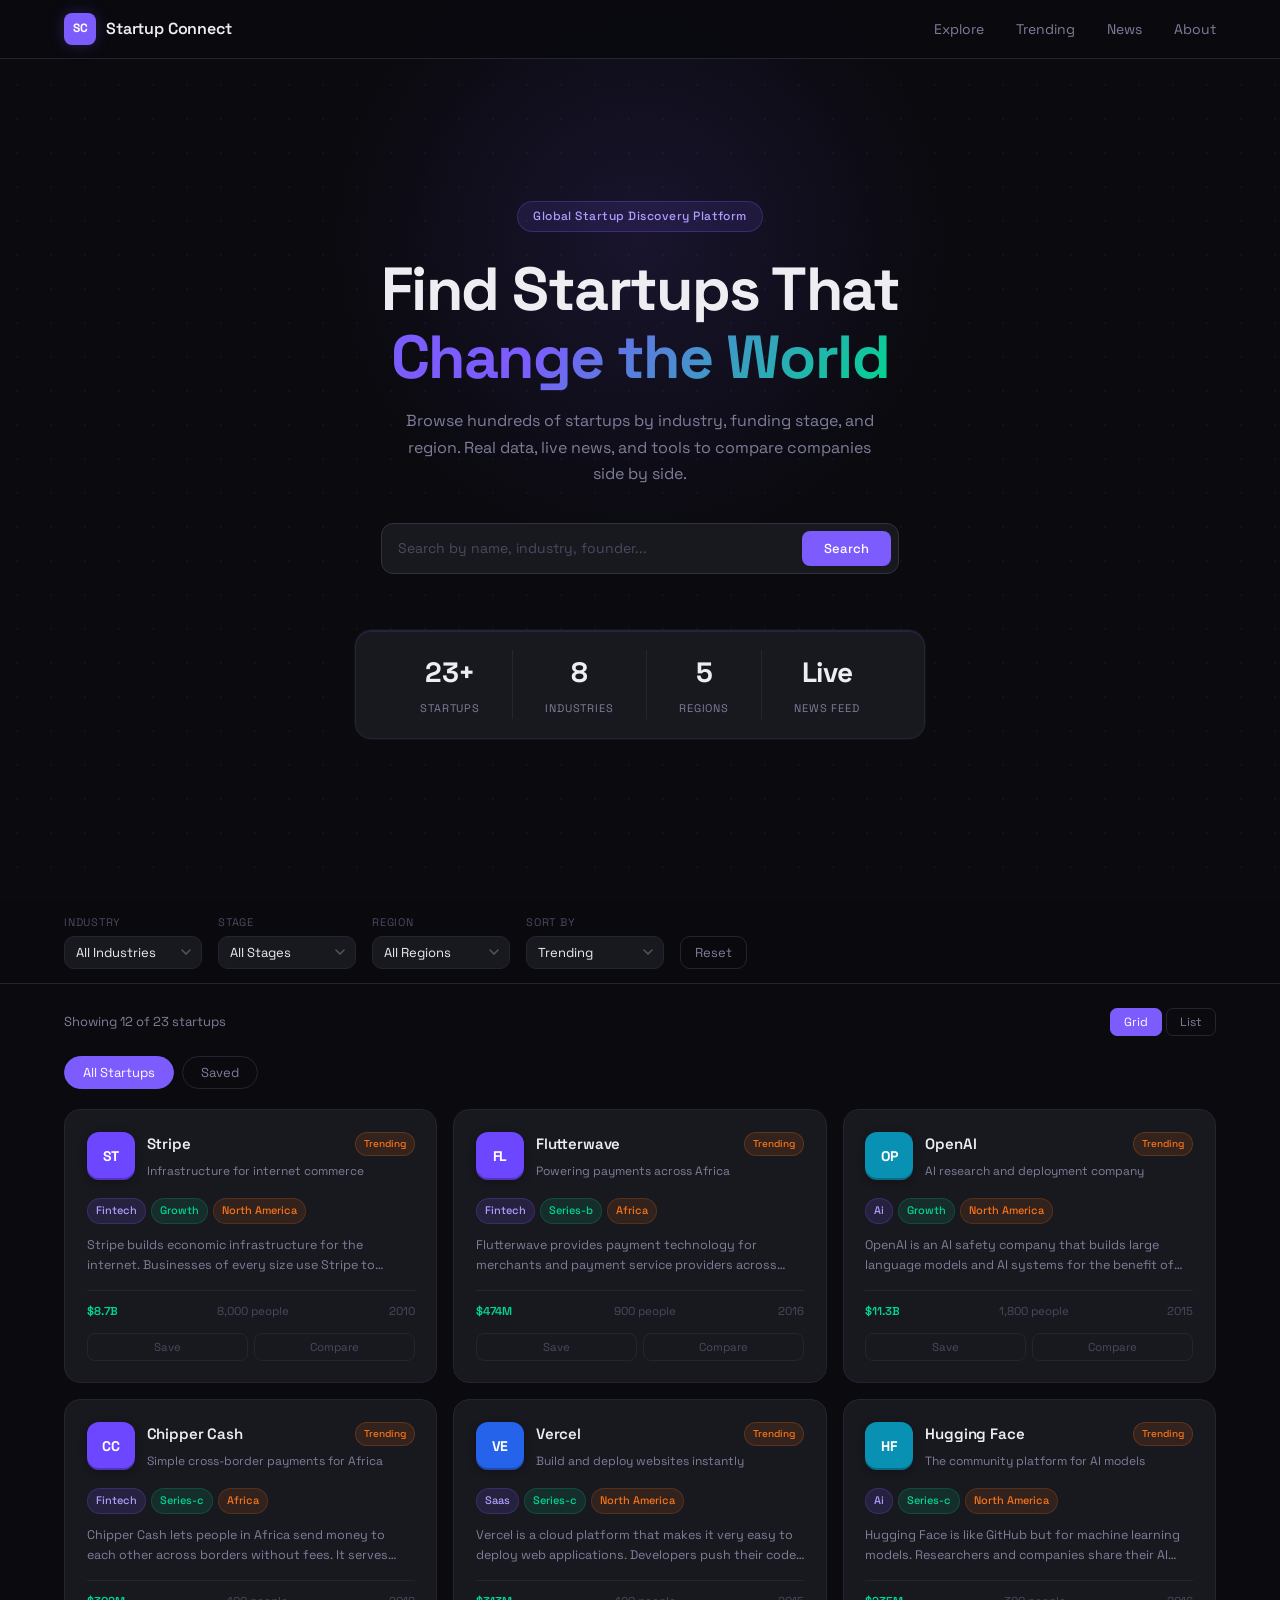
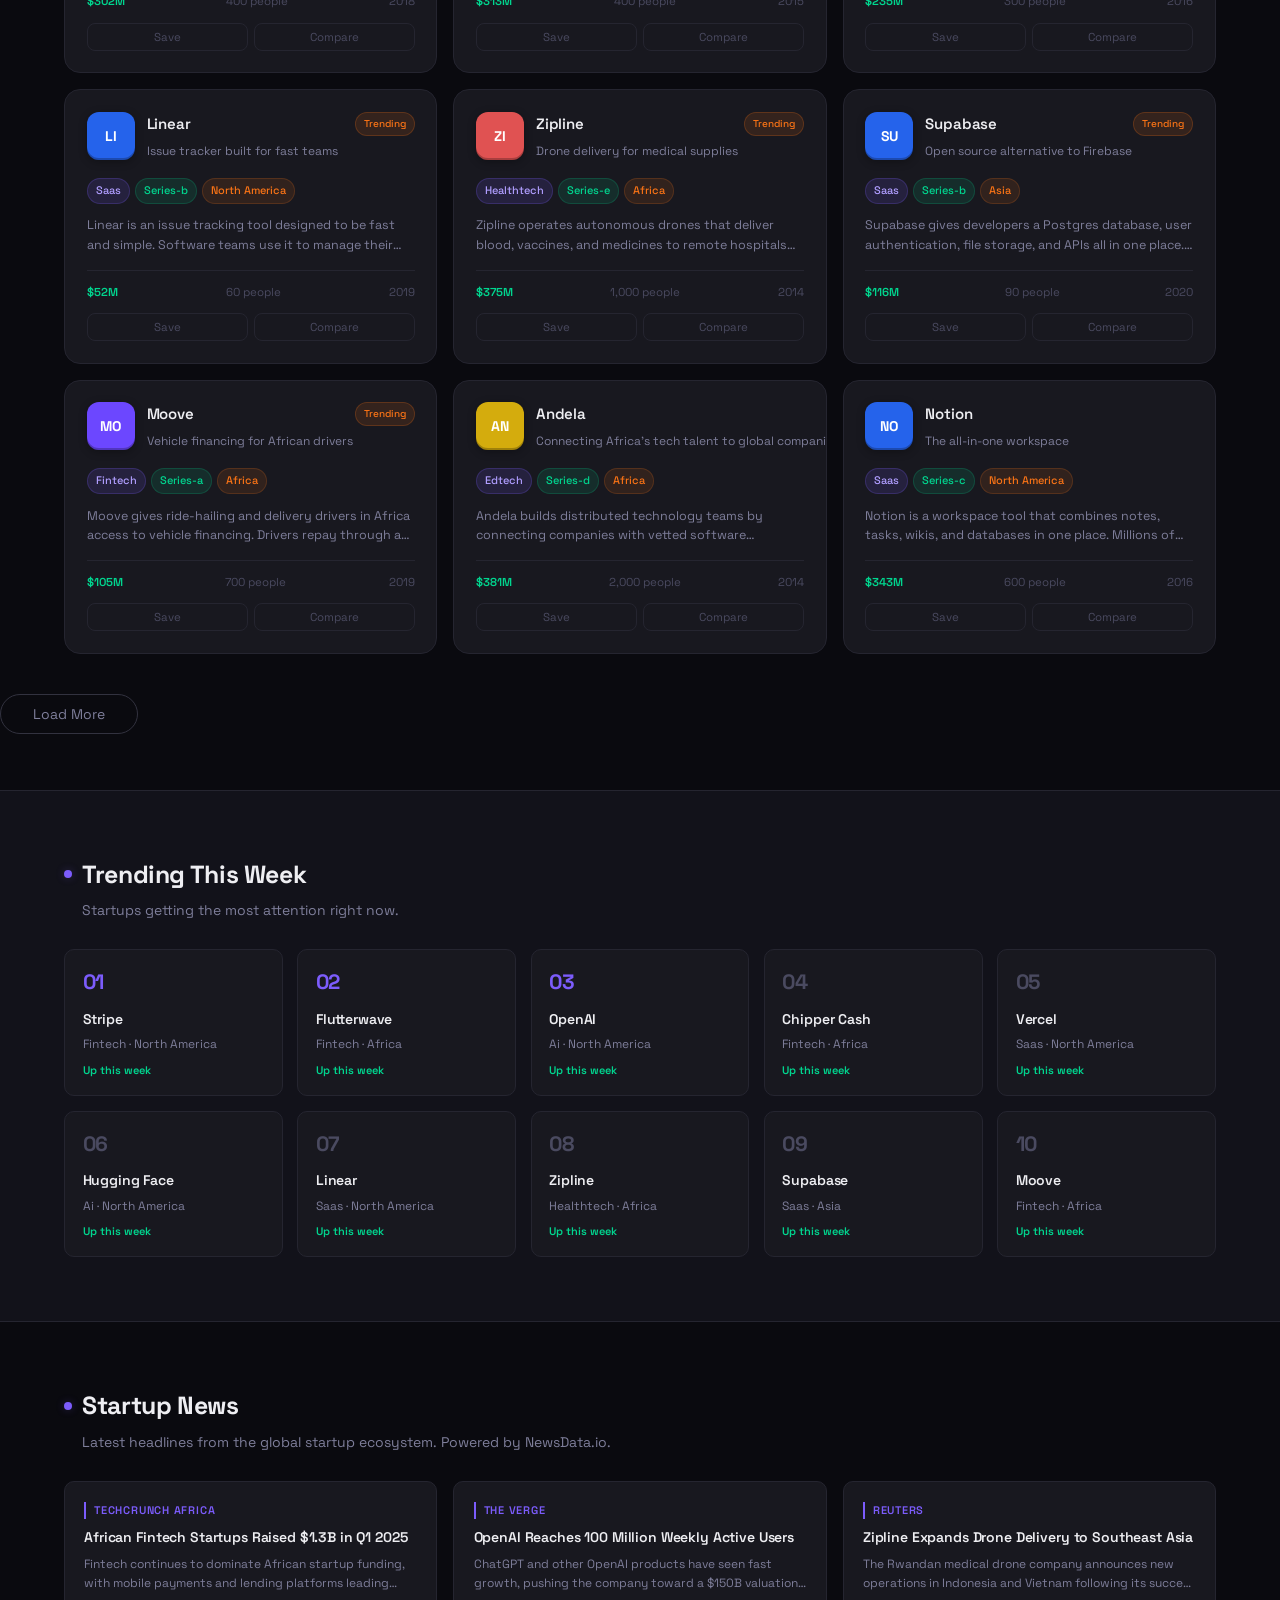
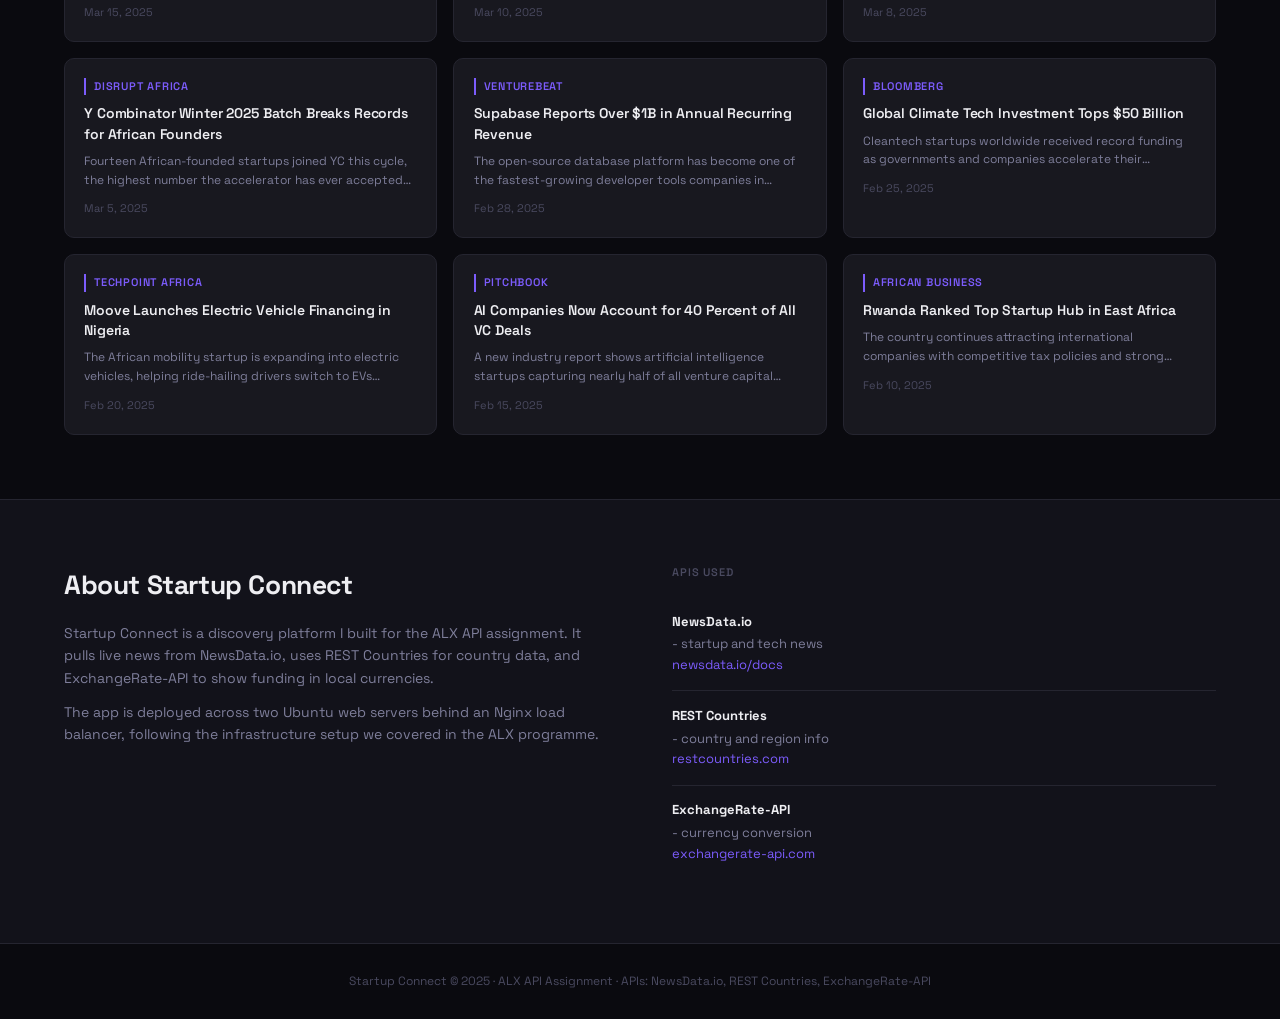
==== commit e9d5e1ed: "Made final touches" ====
--- a/frontend/index.html
+++ b/frontend/index.html
@@ -9,7 +9,7 @@
 </head>
 <body>
 
-  <!-- top navigation bar -->
+
   <nav class="navbar">
     <div class="nav-container">
       <a class="logo" href="#">
@@ -25,7 +25,7 @@
     </div>
   </nav>
 
-  <!-- hero / landing section -->
+
   <header class="hero" id="hero">
     <div class="hero-grid-bg"></div>
     <div class="hero-inner">
@@ -36,7 +36,7 @@
         Real data, live news, and tools to compare companies side by side.
       </p>
 
-      <!-- search bar -->
+ 
       <div class="search-wrap">
         <div class="search-bar" id="main-search-bar">
           <input
@@ -50,7 +50,7 @@
       </div>
     </div>
 
-    <!-- quick stat numbers below hero text -->
+  
     <div class="hero-stats">
       <div class="stat-item">
         <span class="stat-number" id="stat-total">--</span>
@@ -74,7 +74,6 @@
     </div>
   </header>
 
-  <!-- filter bar - sticks below nav when you scroll -->
   <section class="filter-section" id="explore">
     <div class="container">
       <div class="filter-bar">
@@ -137,7 +136,6 @@
     </div>
   </section>
 
-  <!-- results count + view toggle row -->
   <div class="container results-row">
     <span class="results-count" id="results-count">Loading...</span>
     <div class="view-toggle">
@@ -146,23 +144,21 @@
     </div>
   </div>
 
-  <!-- tabs: All / Saved -->
   <div class="container tab-row">
     <button class="tab-btn active" id="tab-all">All Startups</button>
     <button class="tab-btn" id="tab-saved">Saved  <span class="saved-badge" id="saved-badge"></span></button>
   </div>
 
-  <!-- main card grid -->
+
   <main class="container card-grid" id="card-grid">
-    <!-- cards get rendered here by JS -->
+
   </main>
 
-  <!-- load more button -->
+
   <div class="load-more-row">
     <button class="load-more-btn" id="load-more-btn">Load More</button>
   </div>
 
-  <!-- trending section -->
   <section class="section-block trending-block" id="trending">
     <div class="container">
       <div class="section-head">
@@ -170,12 +166,12 @@
         <p>Startups getting the most attention right now.</p>
       </div>
       <div class="trending-list" id="trending-list">
-        <!-- filled by JS -->
-      </div>
-    </div>
-  </section>
-
-  <!-- news section - NewsData.io API -->
+    
+      </div>
+    </div>
+  </section>
+
+
   <section class="section-block news-block" id="news-section">
     <div class="container">
       <div class="section-head">
@@ -188,7 +184,7 @@
     </div>
   </section>
 
-  <!-- compare bar - shows at bottom when 2+ selected -->
+ 
   <div class="compare-bar" id="compare-bar">
     <div class="compare-left">
       <span class="compare-label">Compare:</span>
@@ -200,7 +196,7 @@
     </div>
   </div>
 
-  <!-- about section -->
+
   <section class="section-block about-block" id="about">
     <div class="container about-inner">
       <div class="about-text">
@@ -235,17 +231,17 @@
     </div>
   </section>
 
-  <!-- modal popup for startup detail -->
+
   <div class="modal-overlay" id="modal-overlay">
     <div class="modal-box" id="modal-box">
       <button class="modal-close-btn" id="modal-close-btn">X</button>
       <div class="modal-content" id="modal-content">
-        <!-- filled by JS when a card is clicked -->
-      </div>
-    </div>
-  </div>
-
-  <!-- small toast notification -->
+
+      </div>
+    </div>
+  </div>
+
+
   <div class="toast-msg" id="toast-msg"></div>
 
   <footer class="site-footer">
--- a/frontend/style.css
+++ b/frontend/style.css
@@ -1,8 +1,3 @@
-/* -----------------------------------------------
-   Startup Connect - style.css
-   Dark theme, Space Grotesk font
------------------------------------------------ */
-
 * {
   box-sizing: border-box;
   margin: 0;
@@ -43,8 +38,6 @@
   line-height: 1.6;
 }
 
-/* ---- NAVBAR ---- */
-
 .navbar {
   position: fixed;
   top: 0; left: 0; right: 0;
@@ -107,7 +100,6 @@
   color: var(--text);
 }
 
-/* ---- HERO ---- */
 
 .hero {
   min-height: 100vh;
@@ -121,7 +113,6 @@
   overflow: hidden;
 }
 
-/* grid dot pattern */
 .hero-grid-bg {
   position: absolute;
   inset: 0;
@@ -130,7 +121,6 @@
   pointer-events: none;
 }
 
-/* purple glow behind heading */
 .hero::before {
   content: '';
   position: absolute;
@@ -184,7 +174,6 @@
   line-height: 1.65;
 }
 
-/* ---- SEARCH BAR ---- */
 
 .search-wrap {
   max-width: 580px;
@@ -238,7 +227,6 @@
   transform: translateY(-1px);
 }
 
-/* ---- HERO STATS ---- */
 
 .hero-stats {
   position: relative;
@@ -250,7 +238,6 @@
   border-radius: var(--radius-lg);
   padding: 1.2rem 2rem;
   animation: fade-up 0.65s ease 0.18s both;
-  /* subtle top line in accent color */
   box-shadow: 0 0 0 1px rgba(124,92,252,0.08), inset 0 1px 0 rgba(124,92,252,0.15);
 }
 
@@ -279,7 +266,6 @@
   align-self: stretch;
 }
 
-/* ---- CONTAINER ---- */
 
 .container {
   max-width: 1200px;
@@ -287,7 +273,6 @@
   padding: 0 1.5rem;
 }
 
-/* ---- FILTER BAR ---- */
 
 .filter-section {
   position: sticky;
@@ -361,7 +346,6 @@
   color: var(--accent);
 }
 
-/* ---- RESULTS ROW ---- */
 
 .results-row {
   display: flex;
@@ -397,7 +381,6 @@
   color: #fff;
 }
 
-/* ---- TABS ---- */
 
 .tab-row {
   display: flex;
@@ -441,7 +424,6 @@
   display: none;
 }
 
-/* ---- CARD GRID ---- */
 
 .card-grid {
   display: grid;
@@ -454,8 +436,6 @@
   grid-template-columns: 1fr;
 }
 
-/* ---- STARTUP CARD ---- */
-
 .startup-card {
   background: var(--card);
   border: 1px solid var(--border);
@@ -468,7 +448,6 @@
   overflow: hidden;
 }
 
-/* accent bar that slides in from the left on hover */
 .startup-card::before {
   content: '';
   position: absolute;
@@ -500,7 +479,6 @@
   margin-bottom: 1rem;
 }
 
-/* coloured square with initials */
 .card-icon {
   width: 48px;
   height: 48px;
@@ -556,7 +534,6 @@
   flex-shrink: 0;
 }
 
-/* badge pills */
 .card-badges {
   display: flex;
   gap: 5px;
@@ -601,7 +578,6 @@
   font-weight: 600;
 }
 
-/* save and compare buttons */
 .card-actions {
   display: flex;
   gap: 6px;
@@ -637,7 +613,6 @@
   color: var(--green);
 }
 
-/* list mode overrides */
 .card-grid.list-mode .startup-card {
   display: flex;
   align-items: center;
@@ -655,7 +630,6 @@
   flex-direction: column; align-items: flex-end; gap: 2px; flex-shrink: 0;
 }
 
-/* ---- LOAD MORE ---- */
 
 .load-more-row {
   text-align: center;
@@ -684,7 +658,6 @@
   cursor: not-allowed;
 }
 
-/* ---- SECTIONS ---- */
 
 .section-block { padding: 4rem 0; }
 
@@ -710,7 +683,7 @@
   gap: 10px;
 }
 
-/* small accent dot before section titles */
+
 .section-head h2::before {
   content: '';
   display: inline-block;
@@ -728,7 +701,6 @@
   padding-left: 18px;
 }
 
-/* ---- TRENDING ---- */
 
 .trending-list {
   display: grid;
@@ -754,7 +726,6 @@
   box-shadow: 0 4px 16px rgba(0,0,0,0.3);
 }
 
-/* top 3 get a slightly brighter rank number */
 .trending-card:nth-child(1) .trending-rank,
 .trending-card:nth-child(2) .trending-rank,
 .trending-card:nth-child(3) .trending-rank {
@@ -780,7 +751,6 @@
 .trending-sub { font-size: 12px; color: var(--text-mid); }
 .trending-up  { font-size: 11px; color: var(--green); font-weight: 600; margin-top: 5px; }
 
-/* ---- NEWS ---- */
 
 .news-grid {
   display: grid;
@@ -837,7 +807,6 @@
 .news-date   { font-size: 11px; color: var(--text-dim); }
 .loading-text { color: var(--text-mid); font-size: 13px; padding: 1.5rem 0; }
 
-/* ---- COMPARE BAR ---- */
 
 .compare-bar {
   position: fixed;
@@ -925,7 +894,6 @@
 
 .compare-go-btn:hover { opacity: 0.85; }
 
-/* ---- ABOUT ---- */
 
 .about-inner {
   display: grid;
@@ -964,7 +932,6 @@
 .about-apis li strong { color: var(--text); display: block; margin-bottom: 2px; }
 .about-apis a { color: var(--accent); text-decoration: none; }
 
-/* ---- MODAL ---- */
 
 .modal-overlay {
   position: fixed;
@@ -1061,7 +1028,6 @@
   margin-bottom: 1.25rem;
 }
 
-/* dividers between stats */
 .modal-stat {
   text-align: center;
   padding: 1rem;
@@ -1132,7 +1098,6 @@
   color: var(--accent);
 }
 
-/* compare table inside modal */
 .compare-table {
   width: 100%;
   border-collapse: collapse;
@@ -1162,7 +1127,6 @@
 .compare-table td:not(:first-child) { text-align: center; color: var(--text); }
 .cmp-green { color: var(--green); font-weight: 600; }
 
-/* ---- SKELETON ---- */
 
 .skeleton-card {
   background: var(--card);
@@ -1179,7 +1143,6 @@
   margin-bottom: 8px;
 }
 
-/* ---- EMPTY STATE ---- */
 
 .empty-state {
   grid-column: 1 / -1;
@@ -1196,7 +1159,6 @@
   margin-bottom: 0.5rem;
 }
 
-/* ---- TOAST ---- */
 
 .toast-msg {
   position: fixed;
@@ -1220,7 +1182,6 @@
   transform: translateY(0);
 }
 
-/* ---- FOOTER ---- */
 
 .site-footer {
   padding: 1.75rem 0;
@@ -1230,7 +1191,6 @@
   font-size: 12px;
 }
 
-/* ---- ANIMATIONS ---- */
 
 @keyframes fade-up {
   from { opacity: 0; transform: translateY(14px); }
@@ -1252,7 +1212,6 @@
   100% { background-position: -200% 0; }
 }
 
-/* ---- RESPONSIVE ---- */
 
 @media (max-width: 768px) {
   .hero h1 { font-size: 2rem; }
